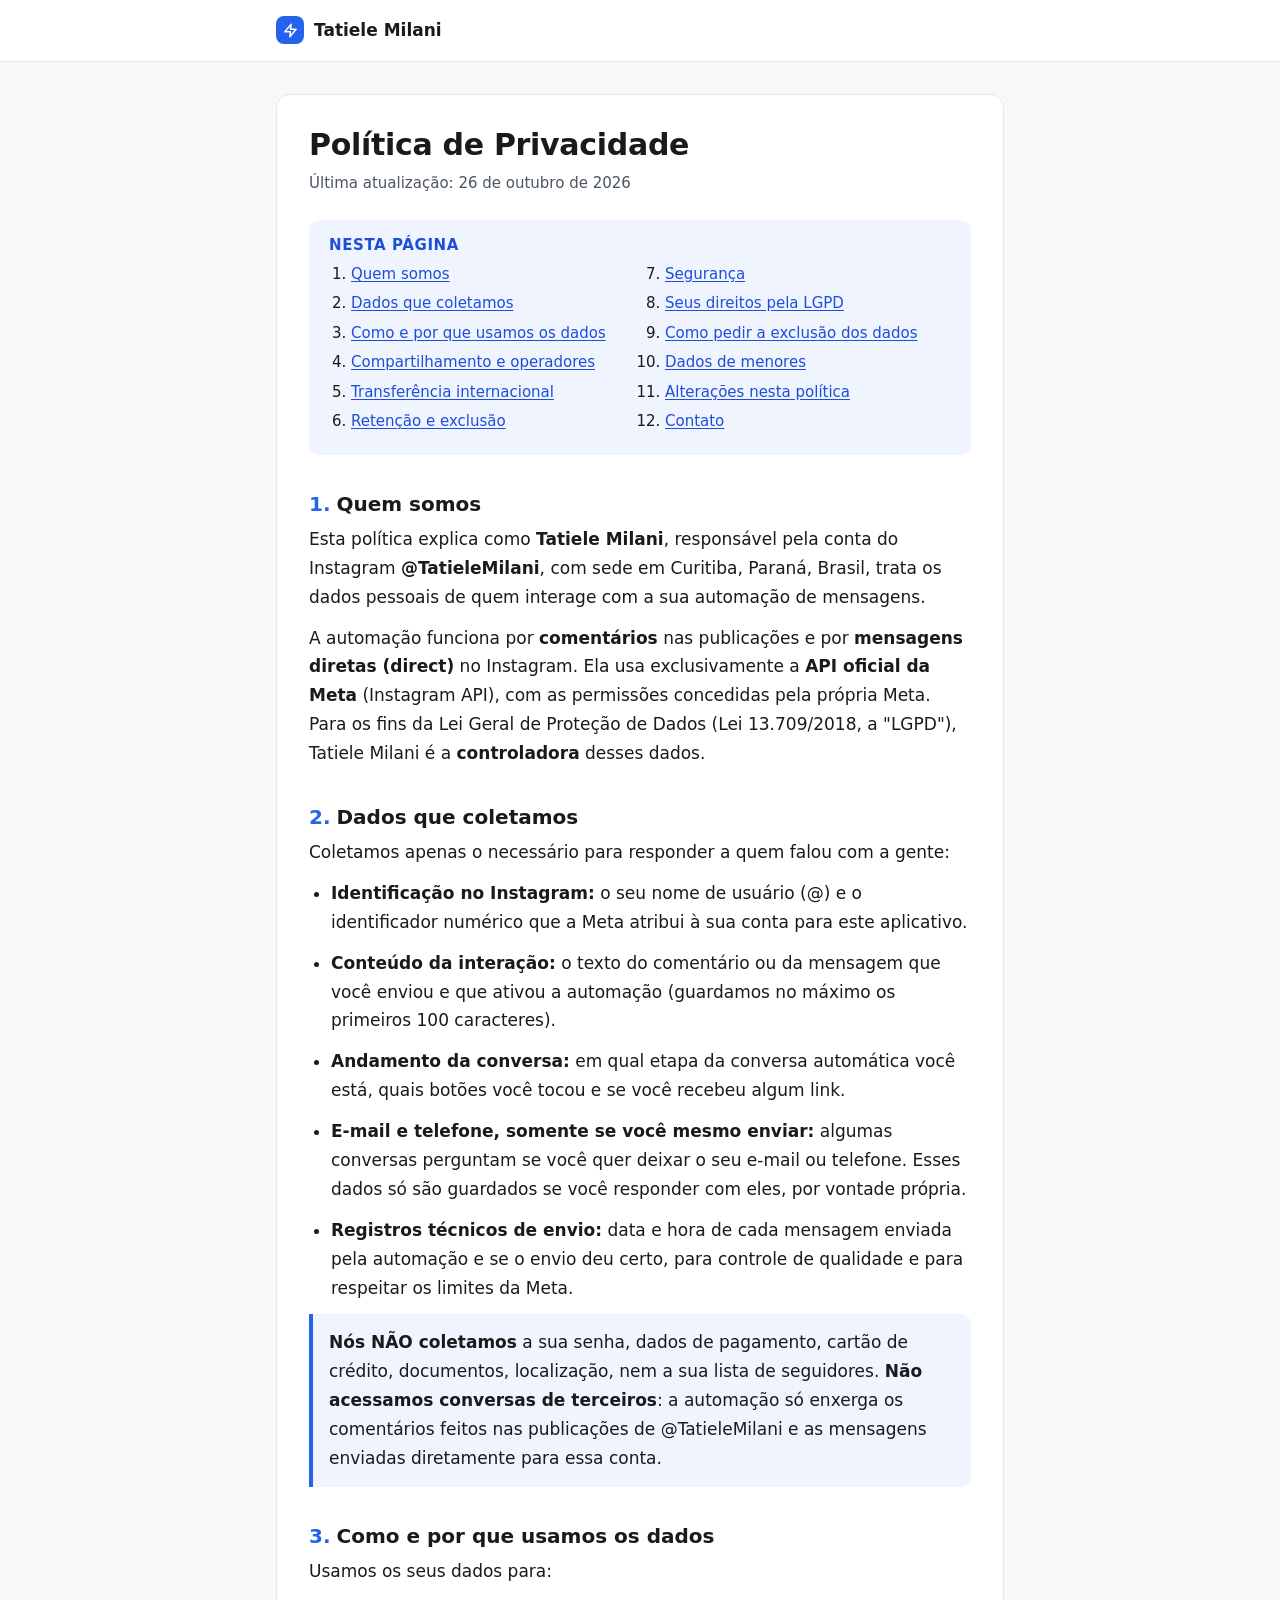
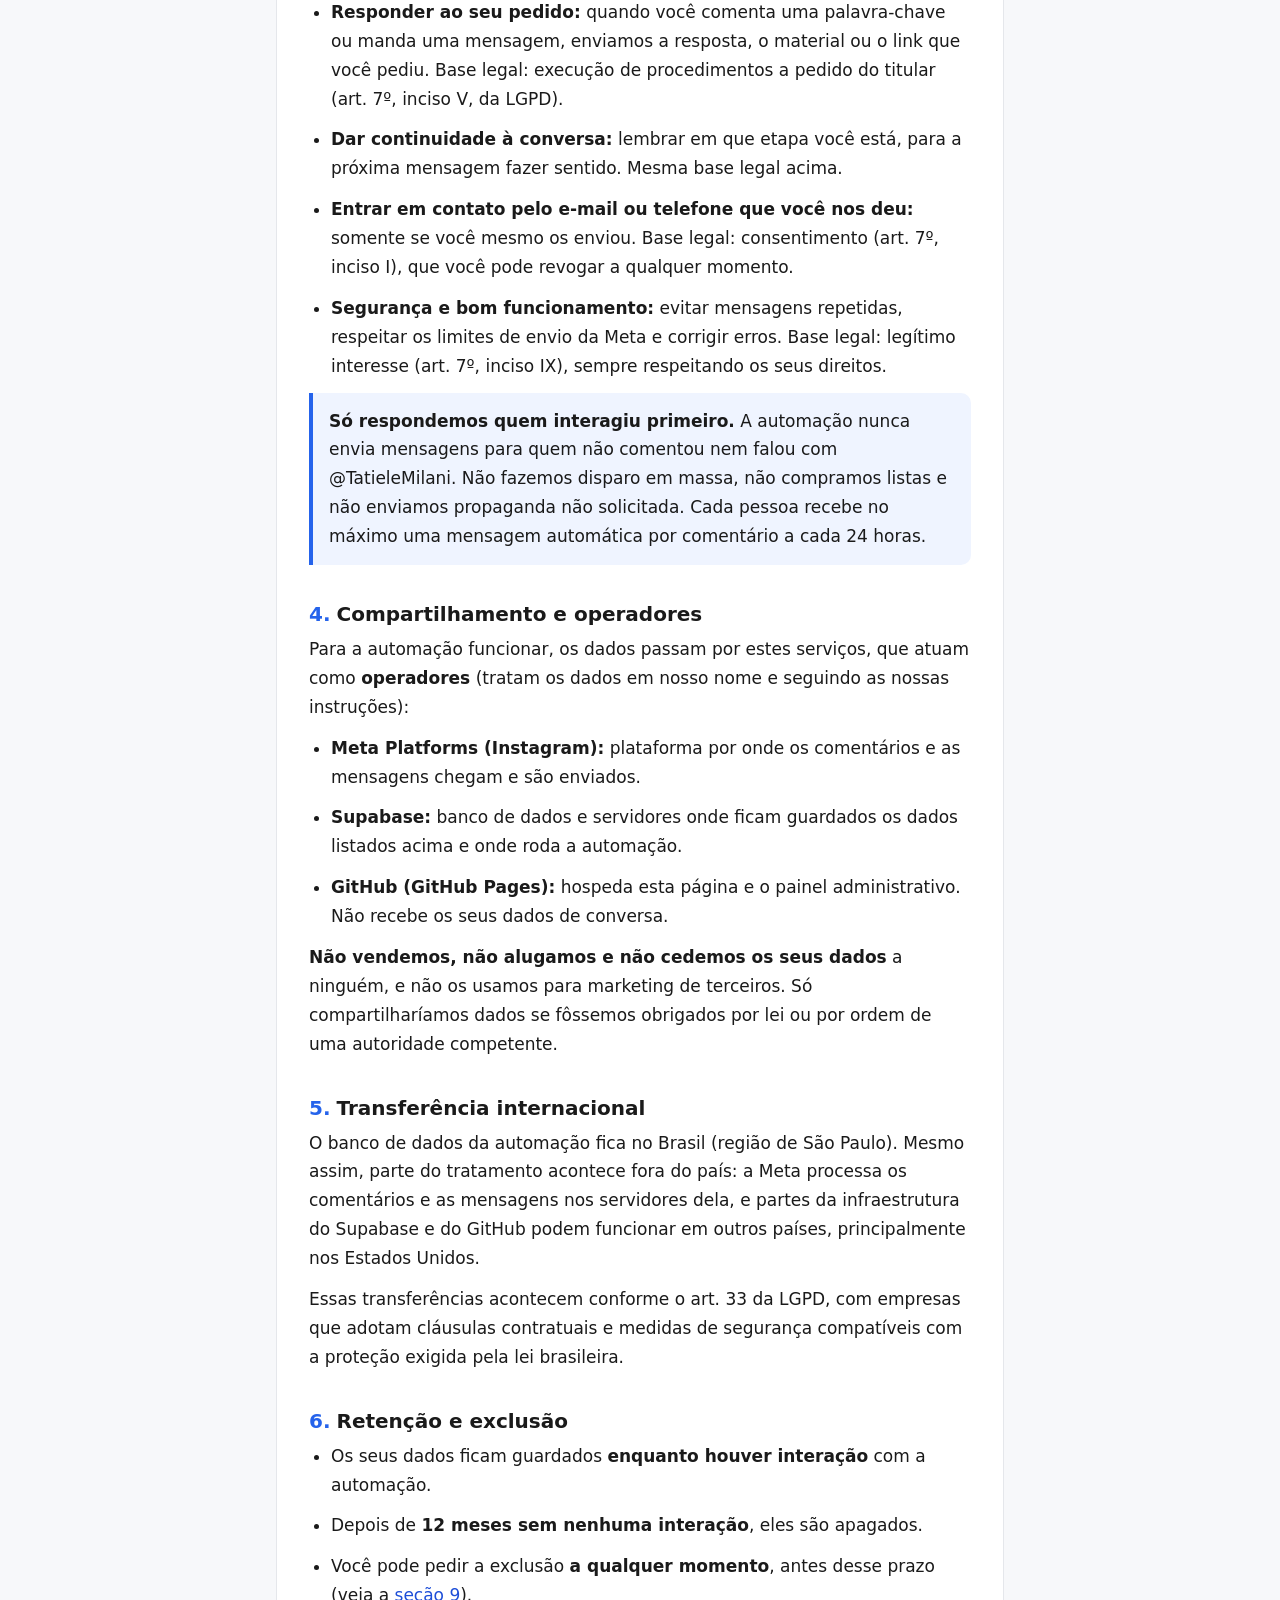
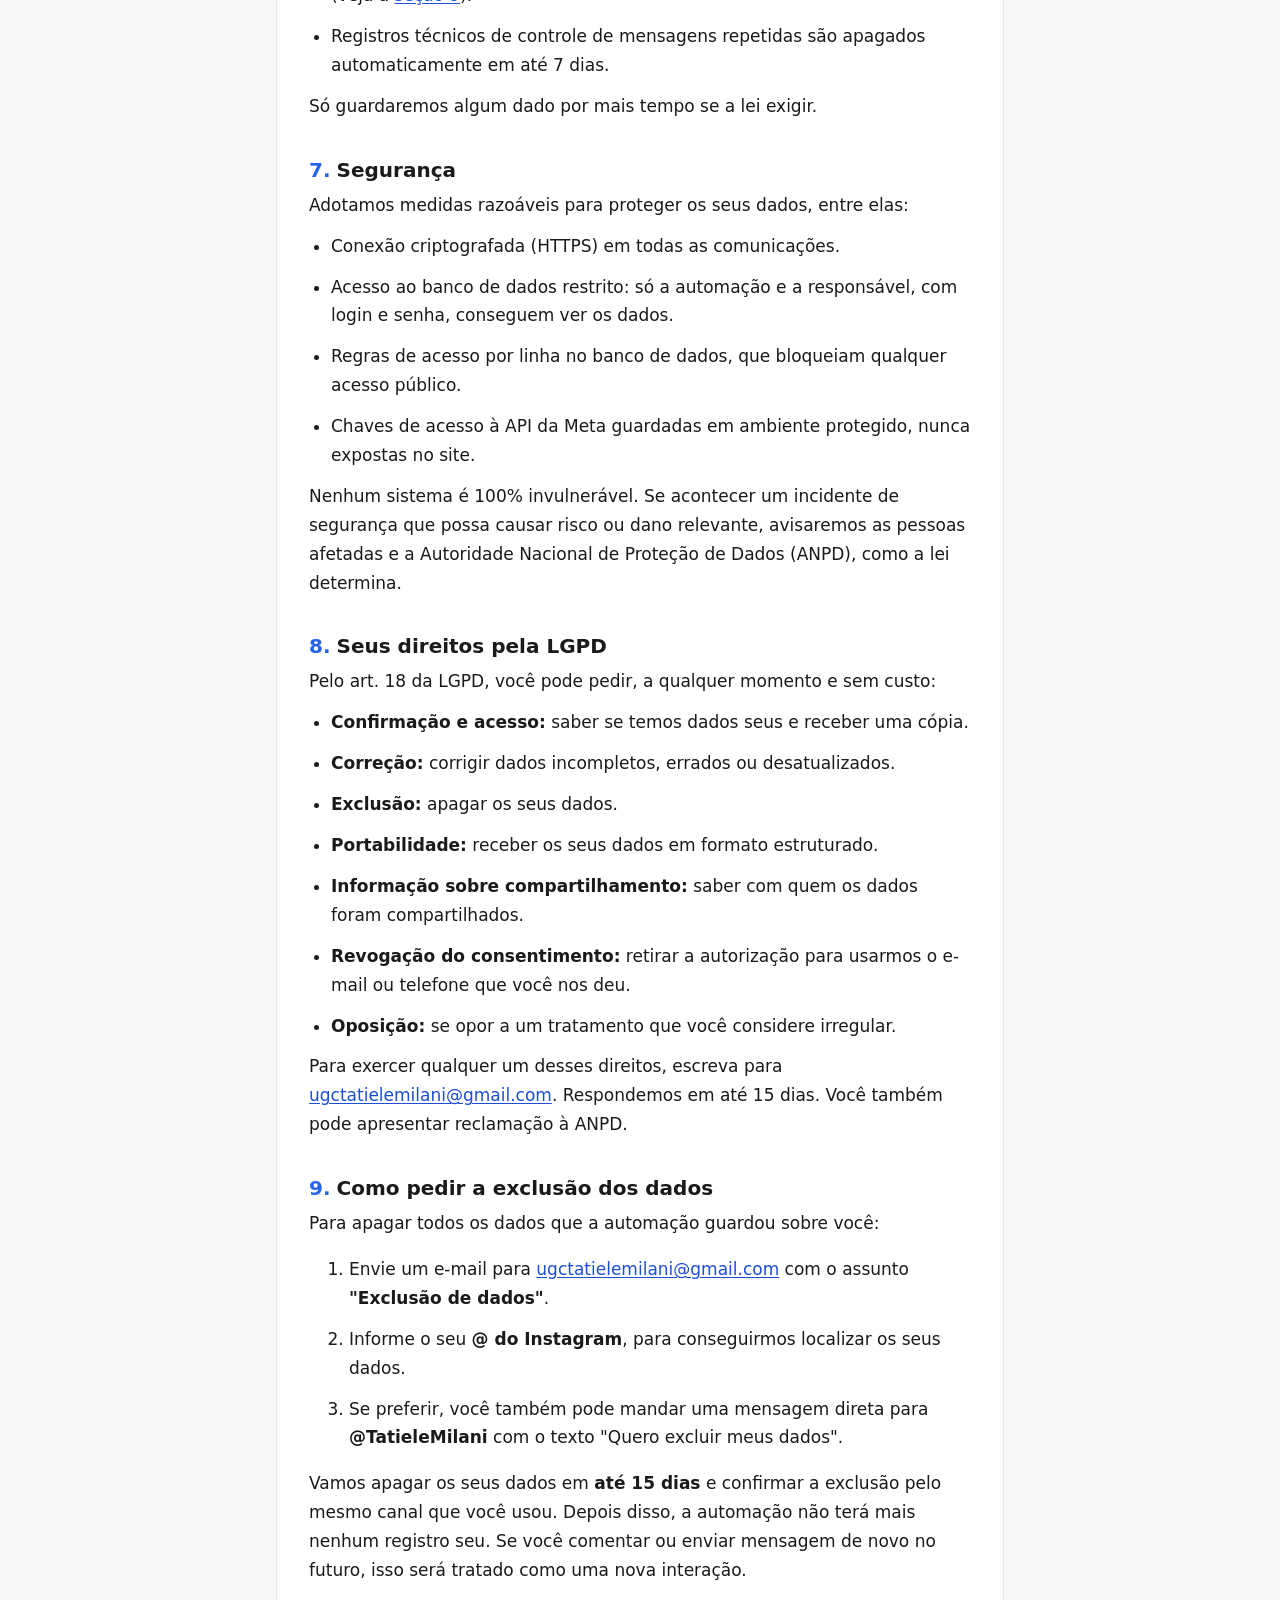
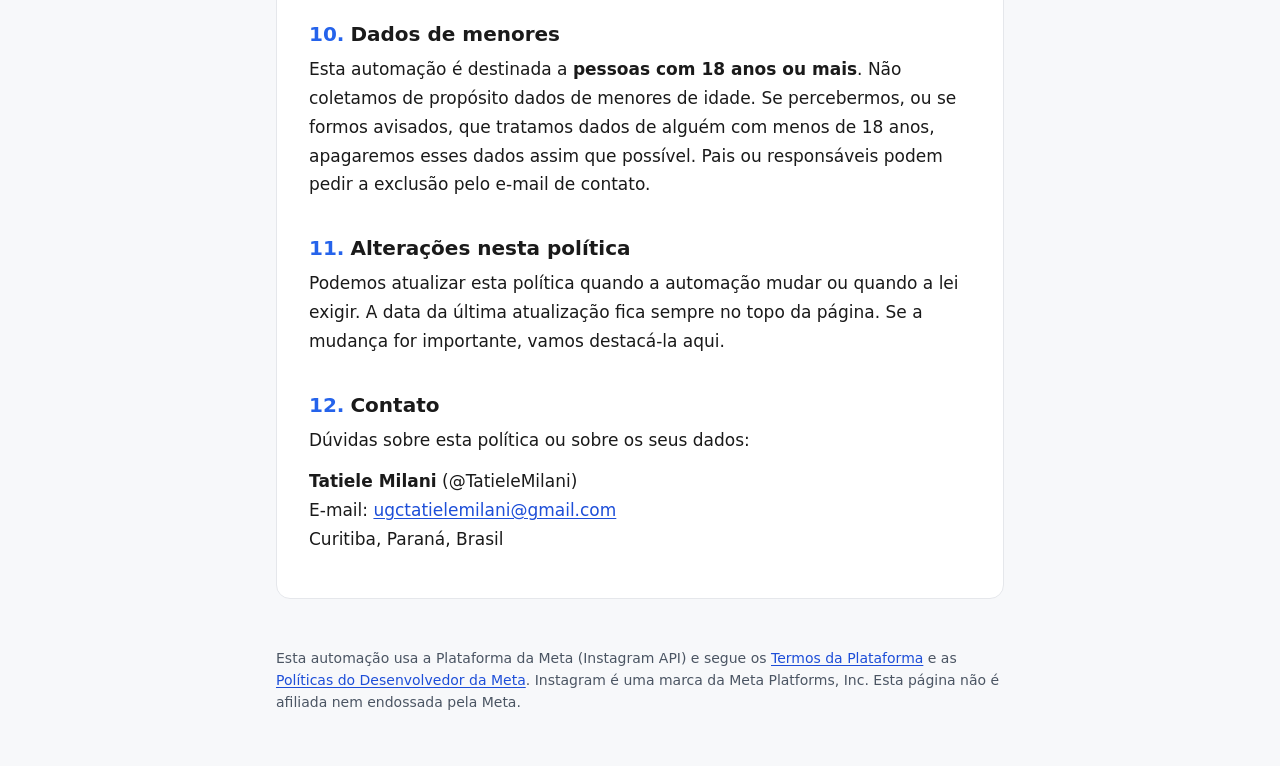
==== frontend/politica-de-privacidade/index.html @ 160d9d95 "Adiciona a Política de Privacidade e a limpeza automática de dados Página pública em /politica-de-pr" ====
<!doctype html>
<html lang="pt-BR">
<head>
  <meta charset="utf-8">
  <meta name="viewport" content="width=device-width, initial-scale=1">
  <title>Política de Privacidade | Tatiele Milani</title>
  <meta name="description" content="Política de Privacidade da automação de mensagens e comentários do Instagram de Tatiele Milani (@TatieleMilani): quais dados coletamos, como usamos, seus direitos pela LGPD e como pedir a exclusão.">
  <meta name="robots" content="index, follow">
  <style>
    /* Mesmas cores e fonte do painel */
    :root {
      --destaque: #2563EB;
      --destaque-escuro: #1D4ED8;
      --destaque-suave: #EFF4FF;
      --fundo: #F7F8FA;
      --superficie: #FFFFFF;
      --texto: #1A1A1A;
      --texto-2: #4B5563;
      --borda: #E5E7EB;
      --fonte: system-ui, -apple-system, "Segoe UI", Roboto, "Helvetica Neue", Arial, sans-serif;
    }
    * { box-sizing: border-box; }
    html { scroll-behavior: smooth; }
    body {
      margin: 0;
      font-family: var(--fonte);
      font-size: 17px;
      line-height: 1.7;
      color: var(--texto);
      background: var(--fundo);
      -webkit-font-smoothing: antialiased;
    }
    a { color: var(--destaque-escuro); text-underline-offset: 2px; }
    a:focus-visible { outline: 3px solid var(--destaque); outline-offset: 2px; border-radius: 4px; }
    .pular { position: absolute; left: -9999px; }
    .pular:focus { left: 16px; top: 16px; background: #fff; padding: 8px 12px; border-radius: 8px; z-index: 10; }

    header.topo { background: var(--superficie); border-bottom: 1px solid var(--borda); }
    .topo-interno { max-width: 760px; margin: 0 auto; padding: 16px; display: flex; align-items: center; gap: 10px; font-weight: 700; }
    .logo { width: 28px; height: 28px; border-radius: 8px; background: var(--destaque); display: grid; place-items: center; color: #fff; flex: none; }
    .logo svg { width: 15px; height: 15px; }

    main { max-width: 760px; margin: 0 auto; padding: 32px 16px 48px; }
    .cartao { background: var(--superficie); border: 1px solid var(--borda); border-radius: 14px; padding: 32px; }
    h1 { font-size: 30px; line-height: 1.2; margin: 0 0 8px; letter-spacing: -.01em; }
    .atualizacao { color: var(--texto-2); margin: 0 0 24px; font-size: 15px; }
    h2 { font-size: 20px; line-height: 1.3; margin: 36px 0 8px; scroll-margin-top: 16px; }
    h2 .num { color: var(--destaque); margin-right: 6px; }
    p, li { margin: 0 0 12px; }
    ul { padding-left: 22px; margin: 0 0 12px; }
    strong { font-weight: 650; }

    nav.sumario { background: var(--destaque-suave); border-radius: 10px; padding: 16px 20px; margin: 0 0 8px; }
    nav.sumario h2 { margin: 0 0 6px; font-size: 15px; letter-spacing: .04em; text-transform: uppercase; color: var(--destaque-escuro); }
    nav.sumario ol { margin: 0; padding-left: 22px; columns: 2; column-gap: 28px; font-size: 15px; }
    nav.sumario li { margin: 0 0 4px; break-inside: avoid; }

    .destaque-caixa { border-left: 4px solid var(--destaque); background: var(--destaque-suave); padding: 14px 16px; border-radius: 0 10px 10px 0; margin: 12px 0 16px; }
    .destaque-caixa p:last-child { margin-bottom: 0; }

    footer.rodape { max-width: 760px; margin: 0 auto; padding: 0 16px 40px; color: var(--texto-2); font-size: 14px; line-height: 1.6; }

    @media (max-width: 640px) {
      body { font-size: 16px; }
      main { padding: 20px 16px 32px; }
      .cartao { padding: 22px 18px; border-radius: 12px; }
      h1 { font-size: 25px; }
      h2 { font-size: 18px; margin-top: 30px; }
      nav.sumario ol { columns: 1; }
    }
  </style>
</head>
<body>
  <a class="pular" href="#conteudo">Pular para o conteúdo</a>

  <header class="topo">
    <div class="topo-interno">
      <span class="logo" aria-hidden="true"><svg viewBox="0 0 24 24" fill="none" stroke="currentColor" stroke-width="2.4" stroke-linecap="round" stroke-linejoin="round"><path d="M13 2 3 14h9l-1 8 10-12h-9l1-8z"/></svg></span>
      <span>Tatiele Milani</span>
    </div>
  </header>

  <main id="conteudo">
    <article class="cartao">
      <h1>Política de Privacidade</h1>
      <p class="atualizacao">Última atualização: <time datetime="2026-10-26">26 de outubro de 2026</time></p>

      <nav class="sumario" aria-labelledby="titulo-sumario">
        <h2 id="titulo-sumario">Nesta página</h2>
        <ol>
          <li><a href="#quem-somos">Quem somos</a></li>
          <li><a href="#dados-coletados">Dados que coletamos</a></li>
          <li><a href="#uso-dos-dados">Como e por que usamos os dados</a></li>
          <li><a href="#compartilhamento">Compartilhamento e operadores</a></li>
          <li><a href="#transferencia-internacional">Transferência internacional</a></li>
          <li><a href="#retencao">Retenção e exclusão</a></li>
          <li><a href="#seguranca">Segurança</a></li>
          <li><a href="#direitos">Seus direitos pela LGPD</a></li>
          <li><a href="#exclusao-de-dados">Como pedir a exclusão dos dados</a></li>
          <li><a href="#menores">Dados de menores</a></li>
          <li><a href="#alteracoes">Alterações nesta política</a></li>
          <li><a href="#contato">Contato</a></li>
        </ol>
      </nav>

      <section aria-labelledby="quem-somos">
        <h2 id="quem-somos"><span class="num">1.</span>Quem somos</h2>
        <p>Esta política explica como <strong>Tatiele Milani</strong>, responsável pela conta do Instagram <strong>@TatieleMilani</strong>, com sede em Curitiba, Paraná, Brasil, trata os dados pessoais de quem interage com a sua automação de mensagens.</p>
        <p>A automação funciona por <strong>comentários</strong> nas publicações e por <strong>mensagens diretas (direct)</strong> no Instagram. Ela usa exclusivamente a <strong>API oficial da Meta</strong> (Instagram API), com as permissões concedidas pela própria Meta. Para os fins da Lei Geral de Proteção de Dados (Lei 13.709/2018, a "LGPD"), Tatiele Milani é a <strong>controladora</strong> desses dados.</p>
      </section>

      <section aria-labelledby="dados-coletados">
        <h2 id="dados-coletados"><span class="num">2.</span>Dados que coletamos</h2>
        <p>Coletamos apenas o necessário para responder a quem falou com a gente:</p>
        <ul>
          <li><strong>Identificação no Instagram:</strong> o seu nome de usuário (@) e o identificador numérico que a Meta atribui à sua conta para este aplicativo.</li>
          <li><strong>Conteúdo da interação:</strong> o texto do comentário ou da mensagem que você enviou e que ativou a automação (guardamos no máximo os primeiros 100 caracteres).</li>
          <li><strong>Andamento da conversa:</strong> em qual etapa da conversa automática você está, quais botões você tocou e se você recebeu algum link.</li>
          <li><strong>E-mail e telefone, somente se você mesmo enviar:</strong> algumas conversas perguntam se você quer deixar o seu e-mail ou telefone. Esses dados só são guardados se você responder com eles, por vontade própria.</li>
          <li><strong>Registros técnicos de envio:</strong> data e hora de cada mensagem enviada pela automação e se o envio deu certo, para controle de qualidade e para respeitar os limites da Meta.</li>
        </ul>
        <div class="destaque-caixa">
          <p><strong>Nós NÃO coletamos</strong> a sua senha, dados de pagamento, cartão de crédito, documentos, localização, nem a sua lista de seguidores. <strong>Não acessamos conversas de terceiros</strong>: a automação só enxerga os comentários feitos nas publicações de @TatieleMilani e as mensagens enviadas diretamente para essa conta.</p>
        </div>
      </section>

      <section aria-labelledby="uso-dos-dados">
        <h2 id="uso-dos-dados"><span class="num">3.</span>Como e por que usamos os dados</h2>
        <p>Usamos os seus dados para:</p>
        <ul>
          <li><strong>Responder ao seu pedido:</strong> quando você comenta uma palavra-chave ou manda uma mensagem, enviamos a resposta, o material ou o link que você pediu. Base legal: execução de procedimentos a pedido do titular (art. 7º, inciso V, da LGPD).</li>
          <li><strong>Dar continuidade à conversa:</strong> lembrar em que etapa você está, para a próxima mensagem fazer sentido. Mesma base legal acima.</li>
          <li><strong>Entrar em contato pelo e-mail ou telefone que você nos deu:</strong> somente se você mesmo os enviou. Base legal: consentimento (art. 7º, inciso I), que você pode revogar a qualquer momento.</li>
          <li><strong>Segurança e bom funcionamento:</strong> evitar mensagens repetidas, respeitar os limites de envio da Meta e corrigir erros. Base legal: legítimo interesse (art. 7º, inciso IX), sempre respeitando os seus direitos.</li>
        </ul>
        <div class="destaque-caixa">
          <p><strong>Só respondemos quem interagiu primeiro.</strong> A automação nunca envia mensagens para quem não comentou nem falou com @TatieleMilani. Não fazemos disparo em massa, não compramos listas e não enviamos propaganda não solicitada. Cada pessoa recebe no máximo uma mensagem automática por comentário a cada 24 horas.</p>
        </div>
      </section>

      <section aria-labelledby="compartilhamento">
        <h2 id="compartilhamento"><span class="num">4.</span>Compartilhamento e operadores</h2>
        <p>Para a automação funcionar, os dados passam por estes serviços, que atuam como <strong>operadores</strong> (tratam os dados em nosso nome e seguindo as nossas instruções):</p>
        <ul>
          <li><strong>Meta Platforms (Instagram):</strong> plataforma por onde os comentários e as mensagens chegam e são enviados.</li>
          <li><strong>Supabase:</strong> banco de dados e servidores onde ficam guardados os dados listados acima e onde roda a automação.</li>
          <li><strong>GitHub (GitHub Pages):</strong> hospeda esta página e o painel administrativo. Não recebe os seus dados de conversa.</li>
        </ul>
        <p><strong>Não vendemos, não alugamos e não cedemos os seus dados</strong> a ninguém, e não os usamos para marketing de terceiros. Só compartilharíamos dados se fôssemos obrigados por lei ou por ordem de uma autoridade competente.</p>
      </section>

      <section aria-labelledby="transferencia-internacional">
        <h2 id="transferencia-internacional"><span class="num">5.</span>Transferência internacional</h2>
        <p>O banco de dados da automação fica no Brasil (região de São Paulo). Mesmo assim, parte do tratamento acontece fora do país: a Meta processa os comentários e as mensagens nos servidores dela, e partes da infraestrutura do Supabase e do GitHub podem funcionar em outros países, principalmente nos Estados Unidos.</p>
        <p>Essas transferências acontecem conforme o art. 33 da LGPD, com empresas que adotam cláusulas contratuais e medidas de segurança compatíveis com a proteção exigida pela lei brasileira.</p>
      </section>

      <section aria-labelledby="retencao">
        <h2 id="retencao"><span class="num">6.</span>Retenção e exclusão</h2>
        <ul>
          <li>Os seus dados ficam guardados <strong>enquanto houver interação</strong> com a automação.</li>
          <li>Depois de <strong>12 meses sem nenhuma interação</strong>, eles são apagados.</li>
          <li>Você pode pedir a exclusão <strong>a qualquer momento</strong>, antes desse prazo (veja a <a href="#exclusao-de-dados">seção 9</a>).</li>
          <li>Registros técnicos de controle de mensagens repetidas são apagados automaticamente em até 7 dias.</li>
        </ul>
        <p>Só guardaremos algum dado por mais tempo se a lei exigir.</p>
      </section>

      <section aria-labelledby="seguranca">
        <h2 id="seguranca"><span class="num">7.</span>Segurança</h2>
        <p>Adotamos medidas razoáveis para proteger os seus dados, entre elas:</p>
        <ul>
          <li>Conexão criptografada (HTTPS) em todas as comunicações.</li>
          <li>Acesso ao banco de dados restrito: só a automação e a responsável, com login e senha, conseguem ver os dados.</li>
          <li>Regras de acesso por linha no banco de dados, que bloqueiam qualquer acesso público.</li>
          <li>Chaves de acesso à API da Meta guardadas em ambiente protegido, nunca expostas no site.</li>
        </ul>
        <p>Nenhum sistema é 100% invulnerável. Se acontecer um incidente de segurança que possa causar risco ou dano relevante, avisaremos as pessoas afetadas e a Autoridade Nacional de Proteção de Dados (ANPD), como a lei determina.</p>
      </section>

      <section aria-labelledby="direitos">
        <h2 id="direitos"><span class="num">8.</span>Seus direitos pela LGPD</h2>
        <p>Pelo art. 18 da LGPD, você pode pedir, a qualquer momento e sem custo:</p>
        <ul>
          <li><strong>Confirmação e acesso:</strong> saber se temos dados seus e receber uma cópia.</li>
          <li><strong>Correção:</strong> corrigir dados incompletos, errados ou desatualizados.</li>
          <li><strong>Exclusão:</strong> apagar os seus dados.</li>
          <li><strong>Portabilidade:</strong> receber os seus dados em formato estruturado.</li>
          <li><strong>Informação sobre compartilhamento:</strong> saber com quem os dados foram compartilhados.</li>
          <li><strong>Revogação do consentimento:</strong> retirar a autorização para usarmos o e-mail ou telefone que você nos deu.</li>
          <li><strong>Oposição:</strong> se opor a um tratamento que você considere irregular.</li>
        </ul>
        <p>Para exercer qualquer um desses direitos, escreva para <a href="mailto:ugctatielemilani@gmail.com">ugctatielemilani@gmail.com</a>. Respondemos em até 15 dias. Você também pode apresentar reclamação à ANPD.</p>
      </section>

      <section aria-labelledby="exclusao-de-dados">
        <h2 id="exclusao-de-dados"><span class="num">9.</span>Como pedir a exclusão dos dados</h2>
        <p>Para apagar todos os dados que a automação guardou sobre você:</p>
        <ol>
          <li>Envie um e-mail para <a href="mailto:ugctatielemilani@gmail.com?subject=Exclus%C3%A3o%20de%20dados">ugctatielemilani@gmail.com</a> com o assunto <strong>"Exclusão de dados"</strong>.</li>
          <li>Informe o seu <strong>@ do Instagram</strong>, para conseguirmos localizar os seus dados.</li>
          <li>Se preferir, você também pode mandar uma mensagem direta para <strong>@TatieleMilani</strong> com o texto "Quero excluir meus dados".</li>
        </ol>
        <p>Vamos apagar os seus dados em <strong>até 15 dias</strong> e confirmar a exclusão pelo mesmo canal que você usou. Depois disso, a automação não terá mais nenhum registro seu. Se você comentar ou enviar mensagem de novo no futuro, isso será tratado como uma nova interação.</p>
      </section>

      <section aria-labelledby="menores">
        <h2 id="menores"><span class="num">10.</span>Dados de menores</h2>
        <p>Esta automação é destinada a <strong>pessoas com 18 anos ou mais</strong>. Não coletamos de propósito dados de menores de idade. Se percebermos, ou se formos avisados, que tratamos dados de alguém com menos de 18 anos, apagaremos esses dados assim que possível. Pais ou responsáveis podem pedir a exclusão pelo e-mail de contato.</p>
      </section>

      <section aria-labelledby="alteracoes">
        <h2 id="alteracoes"><span class="num">11.</span>Alterações nesta política</h2>
        <p>Podemos atualizar esta política quando a automação mudar ou quando a lei exigir. A data da última atualização fica sempre no topo da página. Se a mudança for importante, vamos destacá-la aqui.</p>
      </section>

      <section aria-labelledby="contato">
        <h2 id="contato"><span class="num">12.</span>Contato</h2>
        <p>Dúvidas sobre esta política ou sobre os seus dados:</p>
        <p><strong>Tatiele Milani</strong> (@TatieleMilani)<br>
          E-mail: <a href="mailto:ugctatielemilani@gmail.com">ugctatielemilani@gmail.com</a><br>
          Curitiba, Paraná, Brasil</p>
      </section>
    </article>
  </main>

  <footer class="rodape">
    <p>Esta automação usa a Plataforma da Meta (Instagram API) e segue os <a href="https://developers.facebook.com/terms/">Termos da Plataforma</a> e as <a href="https://developers.facebook.com/devpolicy/">Políticas do Desenvolvedor da Meta</a>. Instagram é uma marca da Meta Platforms, Inc. Esta página não é afiliada nem endossada pela Meta.</p>
  </footer>
</body>
</html>
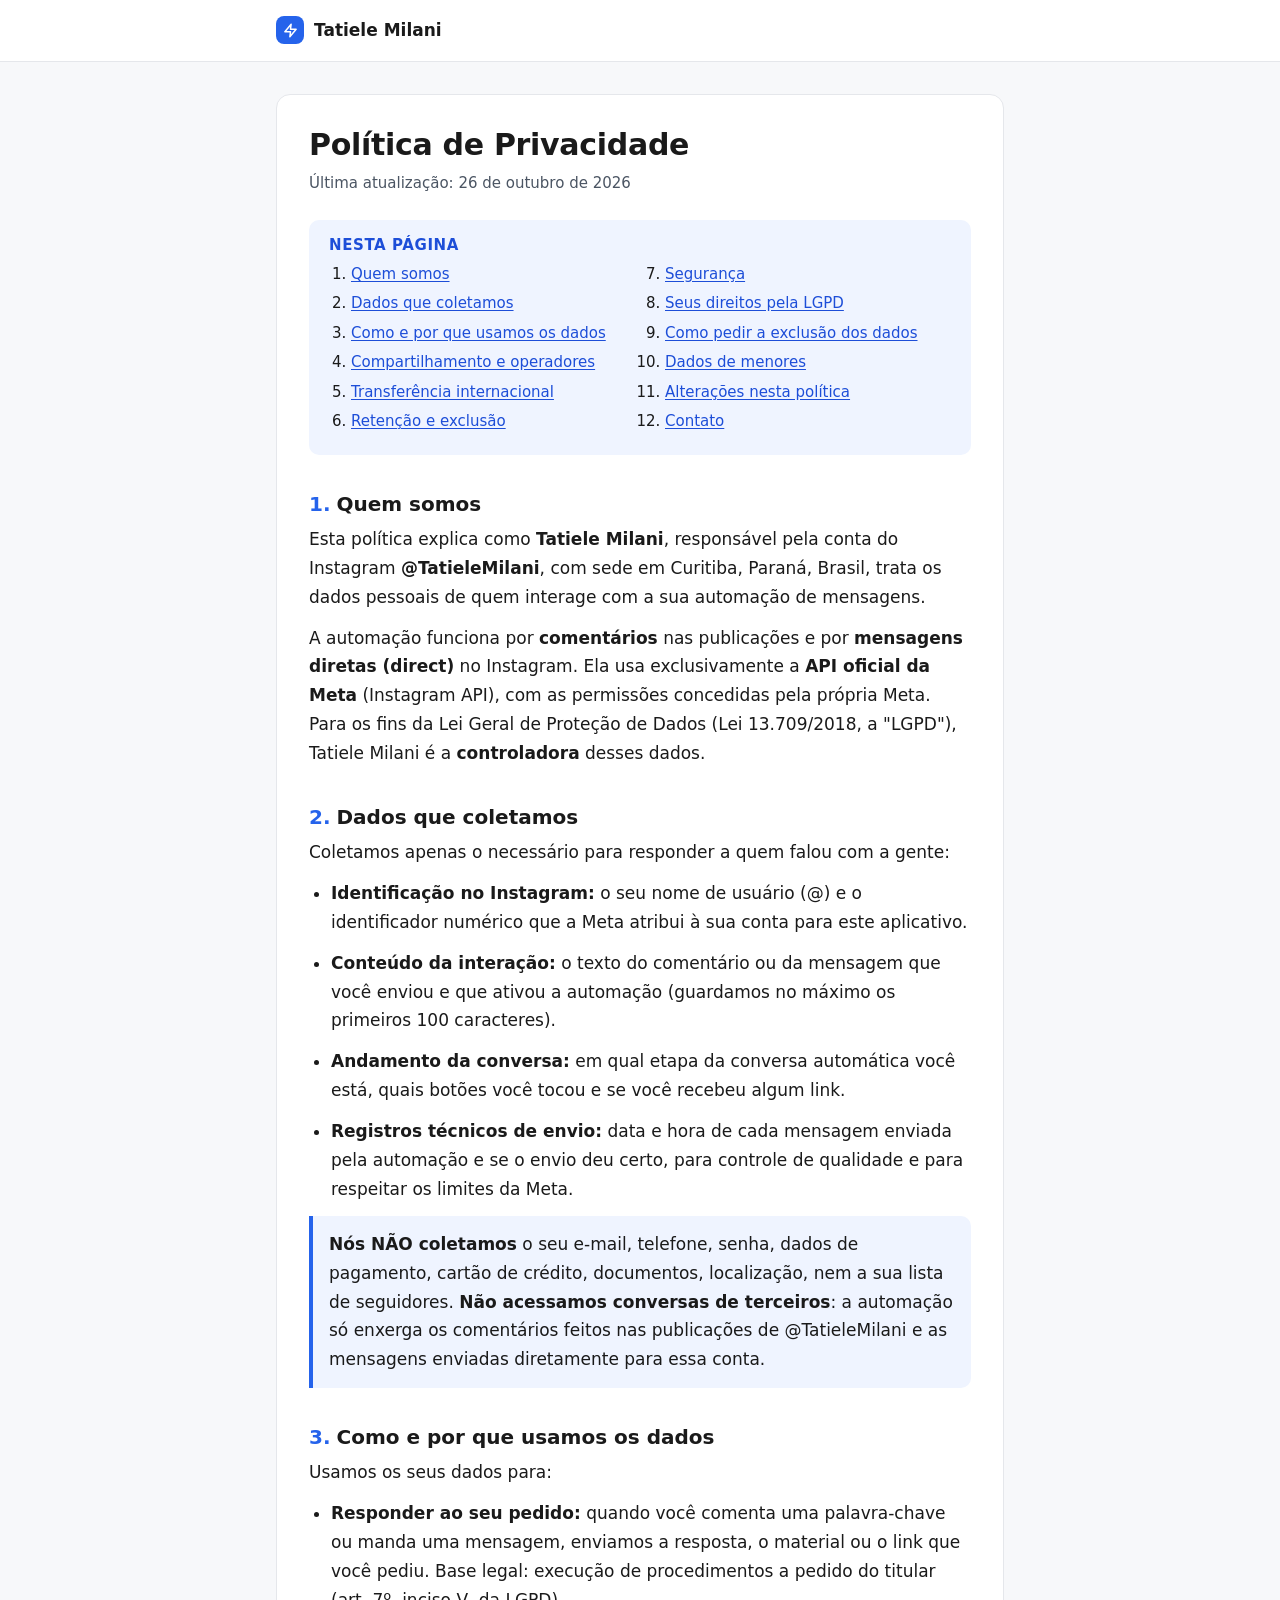
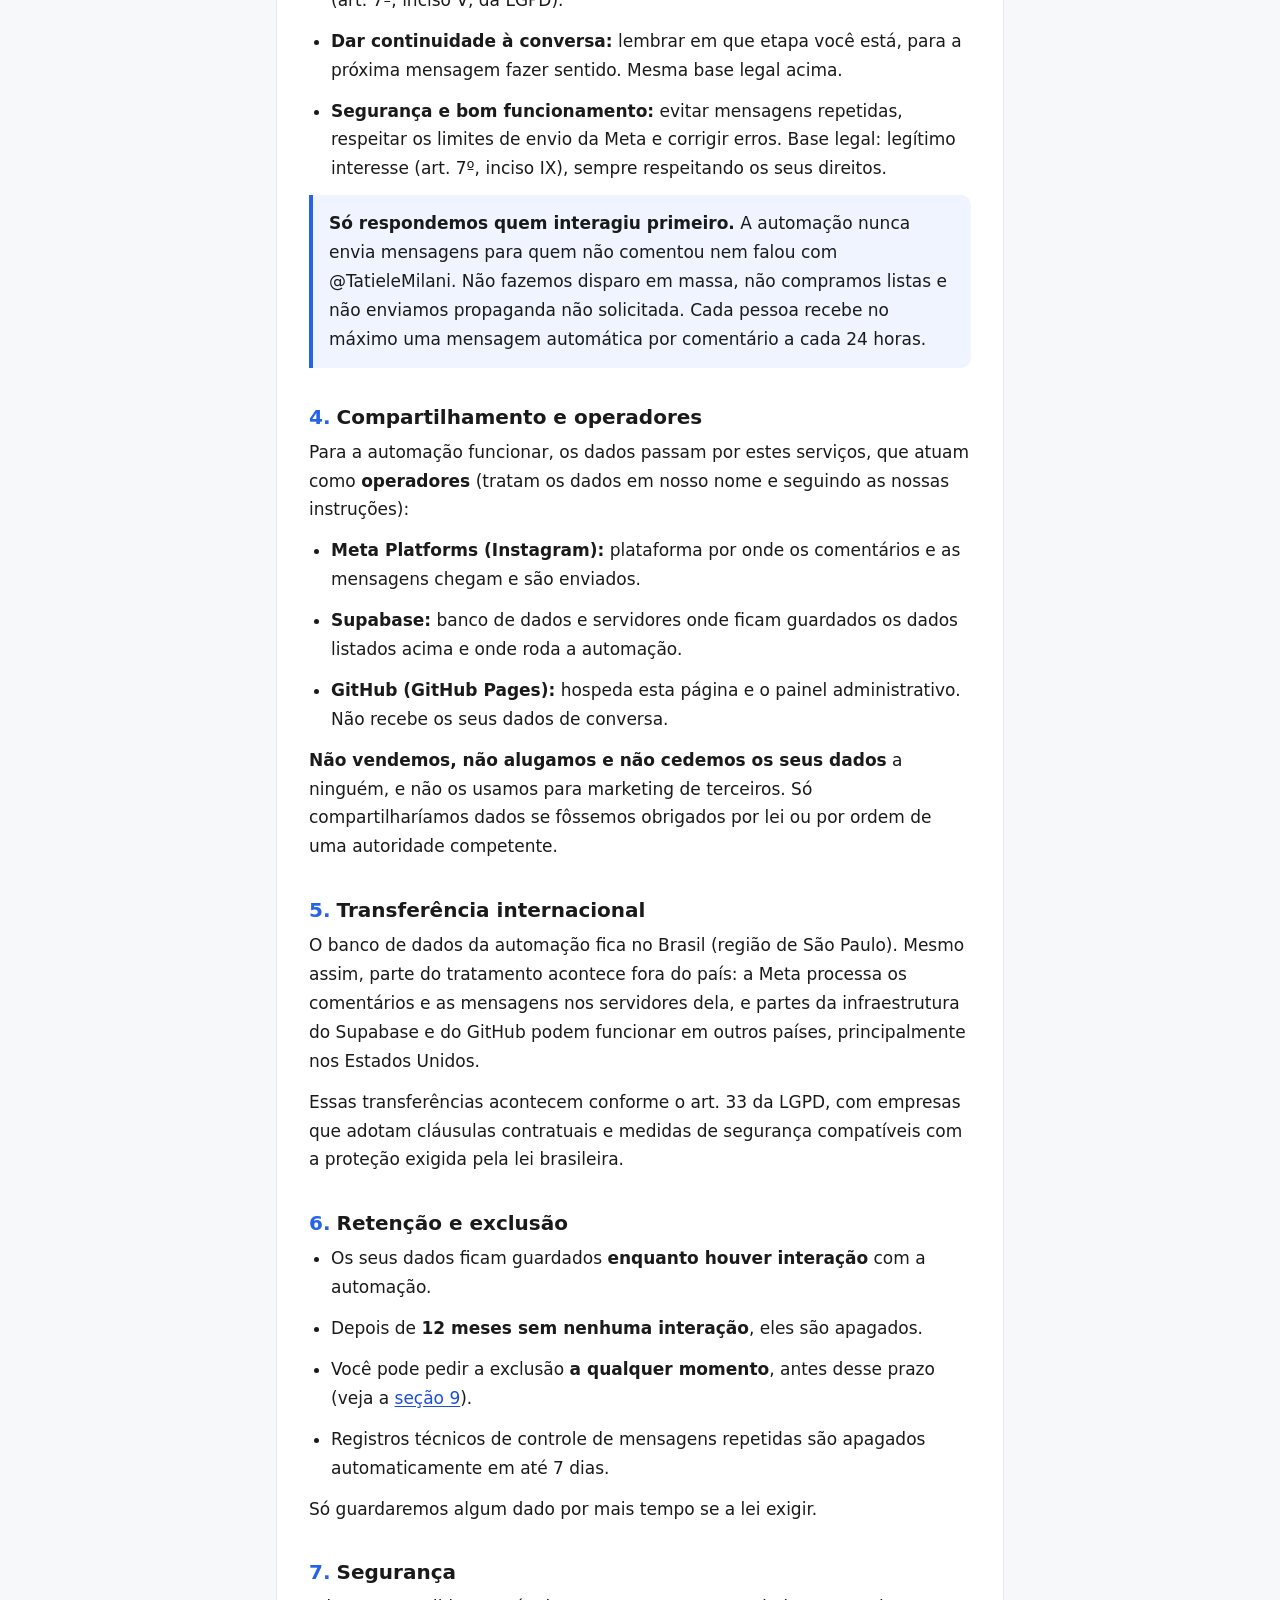
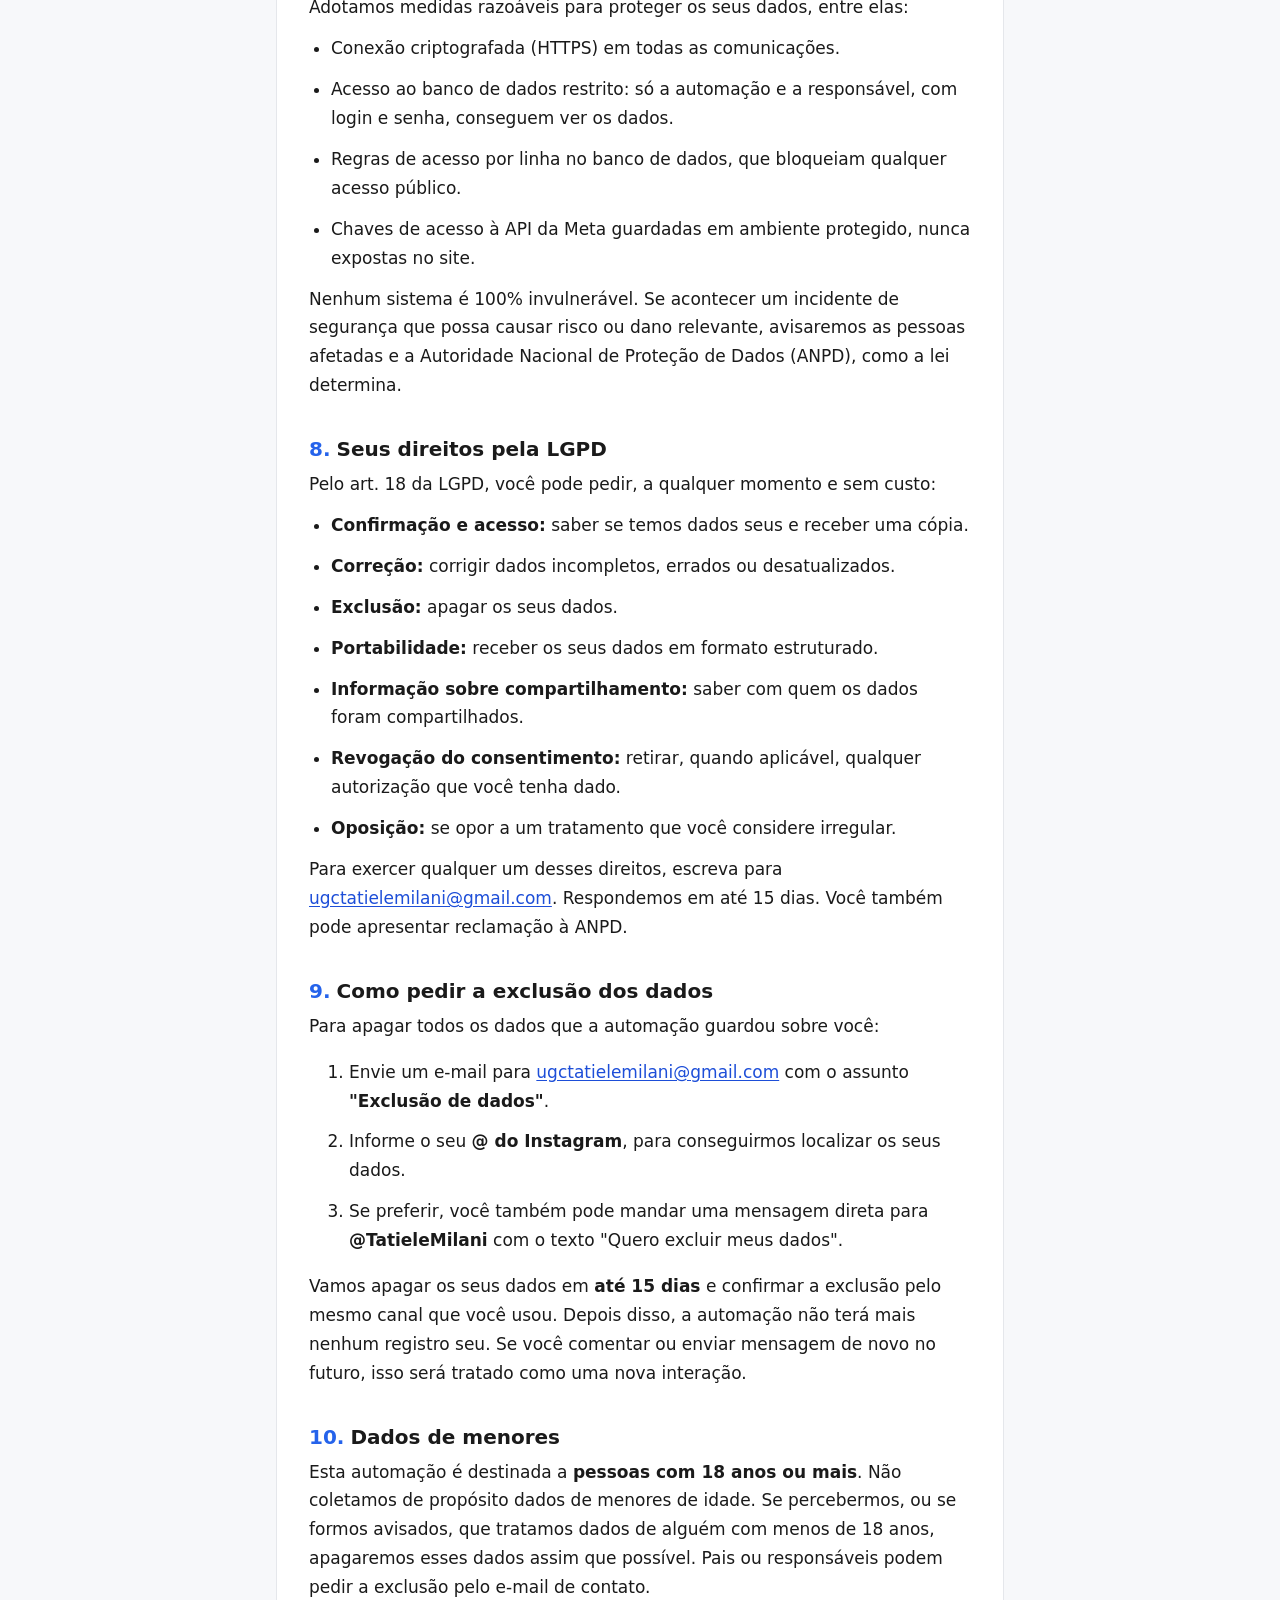
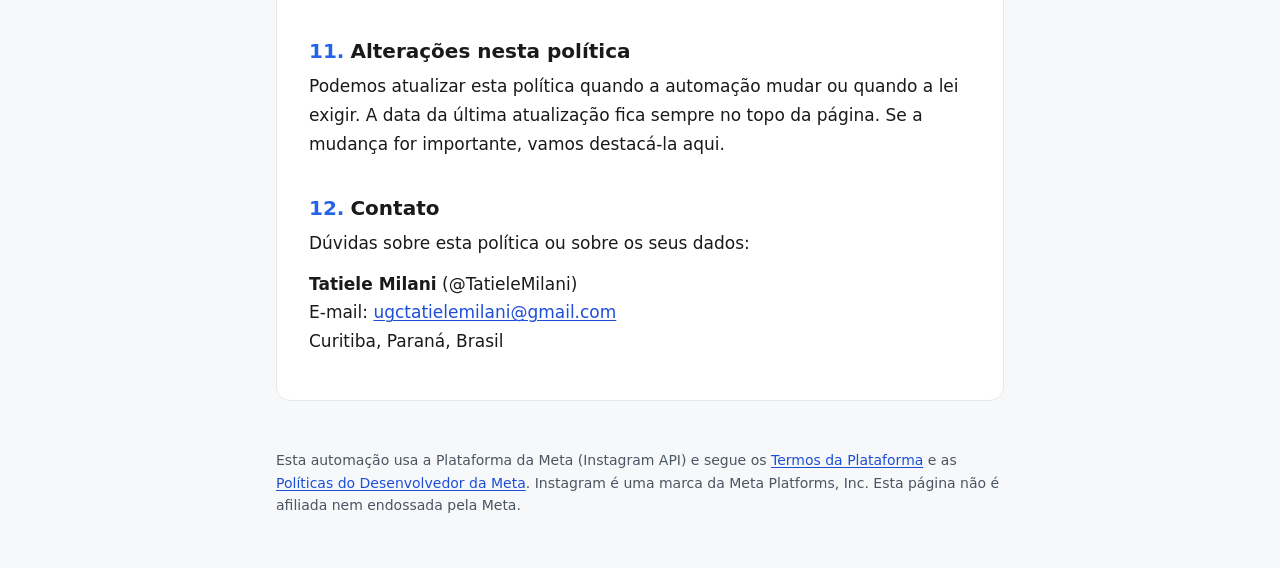
==== commit 2ee66762: "Simplifica a resposta: mensagens em sequencia, link e arquivo no final Mensagem 1 com botao, mensage" ====
--- a/frontend/politica-de-privacidade/index.html
+++ b/frontend/politica-de-privacidade/index.html
@@ -116,11 +116,10 @@
           <li><strong>Identificação no Instagram:</strong> o seu nome de usuário (@) e o identificador numérico que a Meta atribui à sua conta para este aplicativo.</li>
           <li><strong>Conteúdo da interação:</strong> o texto do comentário ou da mensagem que você enviou e que ativou a automação (guardamos no máximo os primeiros 100 caracteres).</li>
           <li><strong>Andamento da conversa:</strong> em qual etapa da conversa automática você está, quais botões você tocou e se você recebeu algum link.</li>
-          <li><strong>E-mail e telefone, somente se você mesmo enviar:</strong> algumas conversas perguntam se você quer deixar o seu e-mail ou telefone. Esses dados só são guardados se você responder com eles, por vontade própria.</li>
           <li><strong>Registros técnicos de envio:</strong> data e hora de cada mensagem enviada pela automação e se o envio deu certo, para controle de qualidade e para respeitar os limites da Meta.</li>
         </ul>
         <div class="destaque-caixa">
-          <p><strong>Nós NÃO coletamos</strong> a sua senha, dados de pagamento, cartão de crédito, documentos, localização, nem a sua lista de seguidores. <strong>Não acessamos conversas de terceiros</strong>: a automação só enxerga os comentários feitos nas publicações de @TatieleMilani e as mensagens enviadas diretamente para essa conta.</p>
+          <p><strong>Nós NÃO coletamos</strong> o seu e-mail, telefone, senha, dados de pagamento, cartão de crédito, documentos, localização, nem a sua lista de seguidores. <strong>Não acessamos conversas de terceiros</strong>: a automação só enxerga os comentários feitos nas publicações de @TatieleMilani e as mensagens enviadas diretamente para essa conta.</p>
         </div>
       </section>
 
@@ -130,7 +129,6 @@
         <ul>
           <li><strong>Responder ao seu pedido:</strong> quando você comenta uma palavra-chave ou manda uma mensagem, enviamos a resposta, o material ou o link que você pediu. Base legal: execução de procedimentos a pedido do titular (art. 7º, inciso V, da LGPD).</li>
           <li><strong>Dar continuidade à conversa:</strong> lembrar em que etapa você está, para a próxima mensagem fazer sentido. Mesma base legal acima.</li>
-          <li><strong>Entrar em contato pelo e-mail ou telefone que você nos deu:</strong> somente se você mesmo os enviou. Base legal: consentimento (art. 7º, inciso I), que você pode revogar a qualquer momento.</li>
           <li><strong>Segurança e bom funcionamento:</strong> evitar mensagens repetidas, respeitar os limites de envio da Meta e corrigir erros. Base legal: legítimo interesse (art. 7º, inciso IX), sempre respeitando os seus direitos.</li>
         </ul>
         <div class="destaque-caixa">
@@ -187,7 +185,7 @@
           <li><strong>Exclusão:</strong> apagar os seus dados.</li>
           <li><strong>Portabilidade:</strong> receber os seus dados em formato estruturado.</li>
           <li><strong>Informação sobre compartilhamento:</strong> saber com quem os dados foram compartilhados.</li>
-          <li><strong>Revogação do consentimento:</strong> retirar a autorização para usarmos o e-mail ou telefone que você nos deu.</li>
+          <li><strong>Revogação do consentimento:</strong> retirar, quando aplicável, qualquer autorização que você tenha dado.</li>
           <li><strong>Oposição:</strong> se opor a um tratamento que você considere irregular.</li>
         </ul>
         <p>Para exercer qualquer um desses direitos, escreva para <a href="mailto:ugctatielemilani@gmail.com">ugctatielemilani@gmail.com</a>. Respondemos em até 15 dias. Você também pode apresentar reclamação à ANPD.</p>
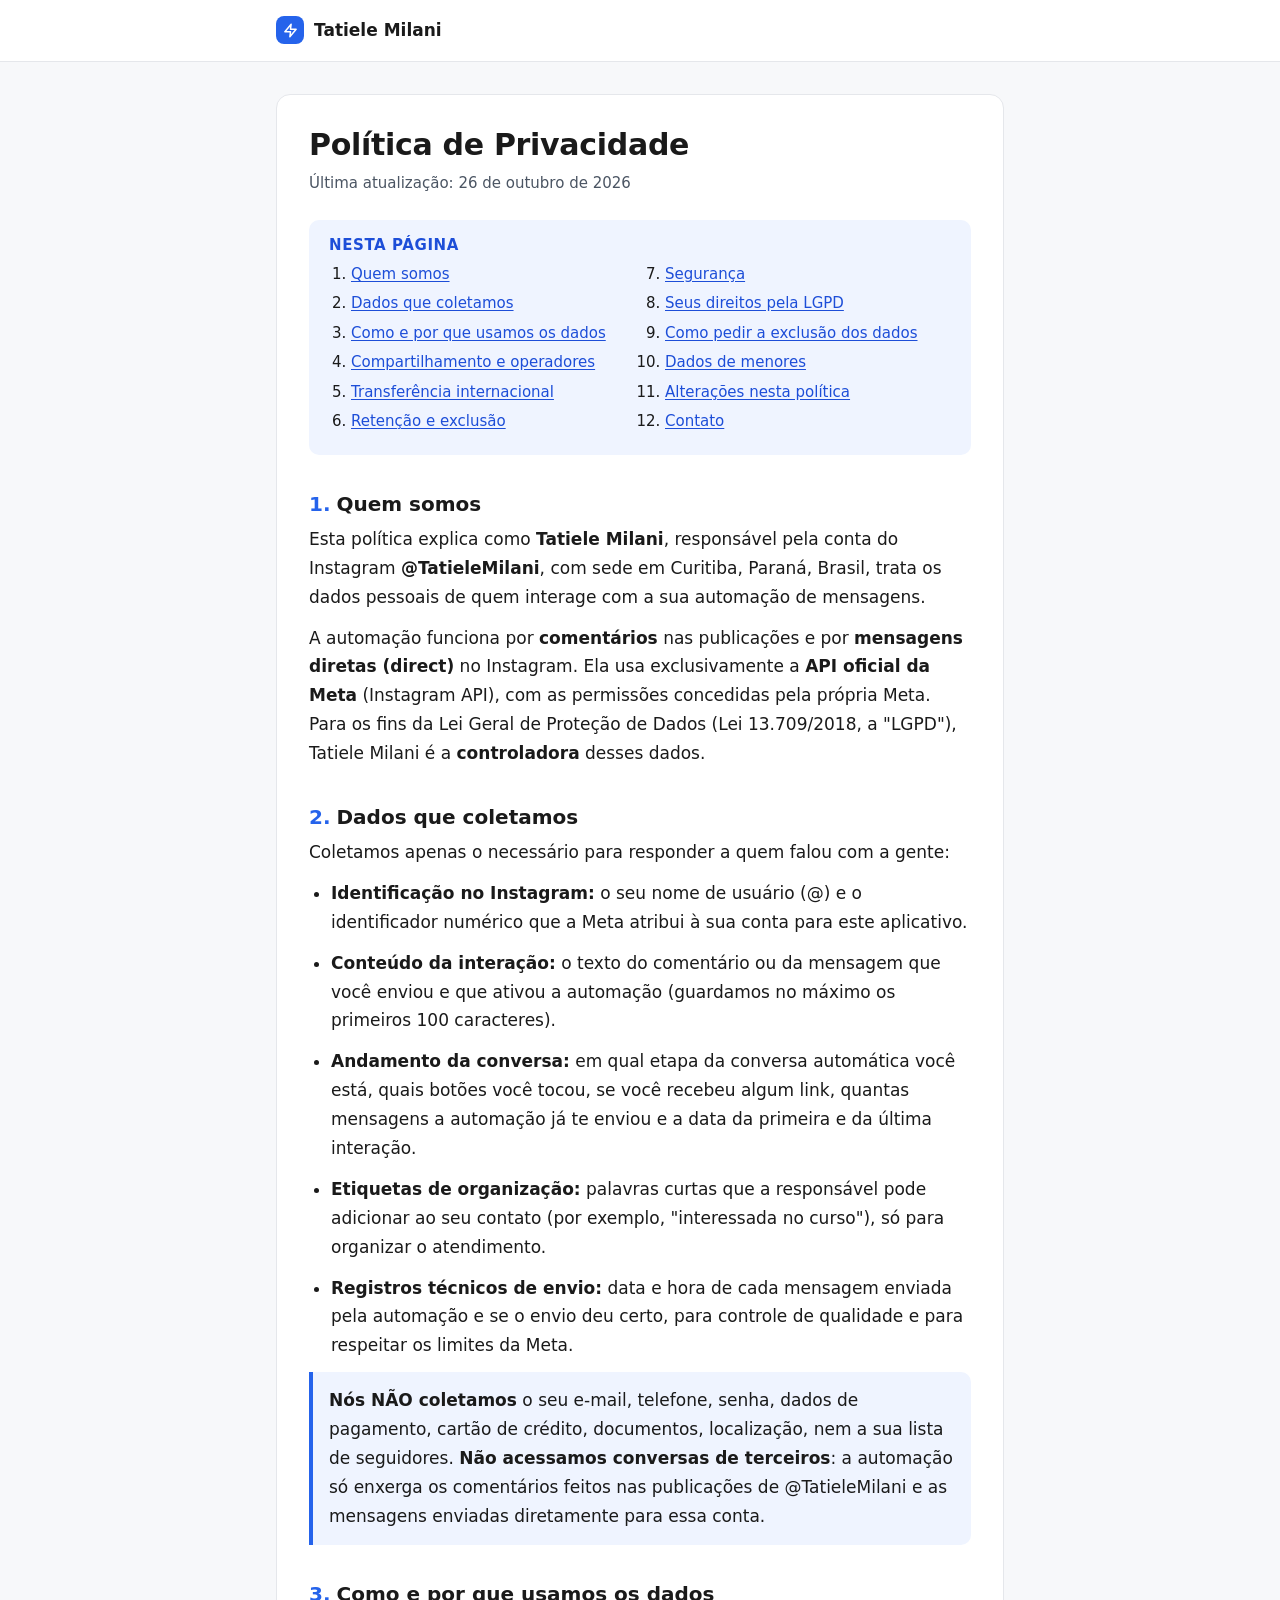
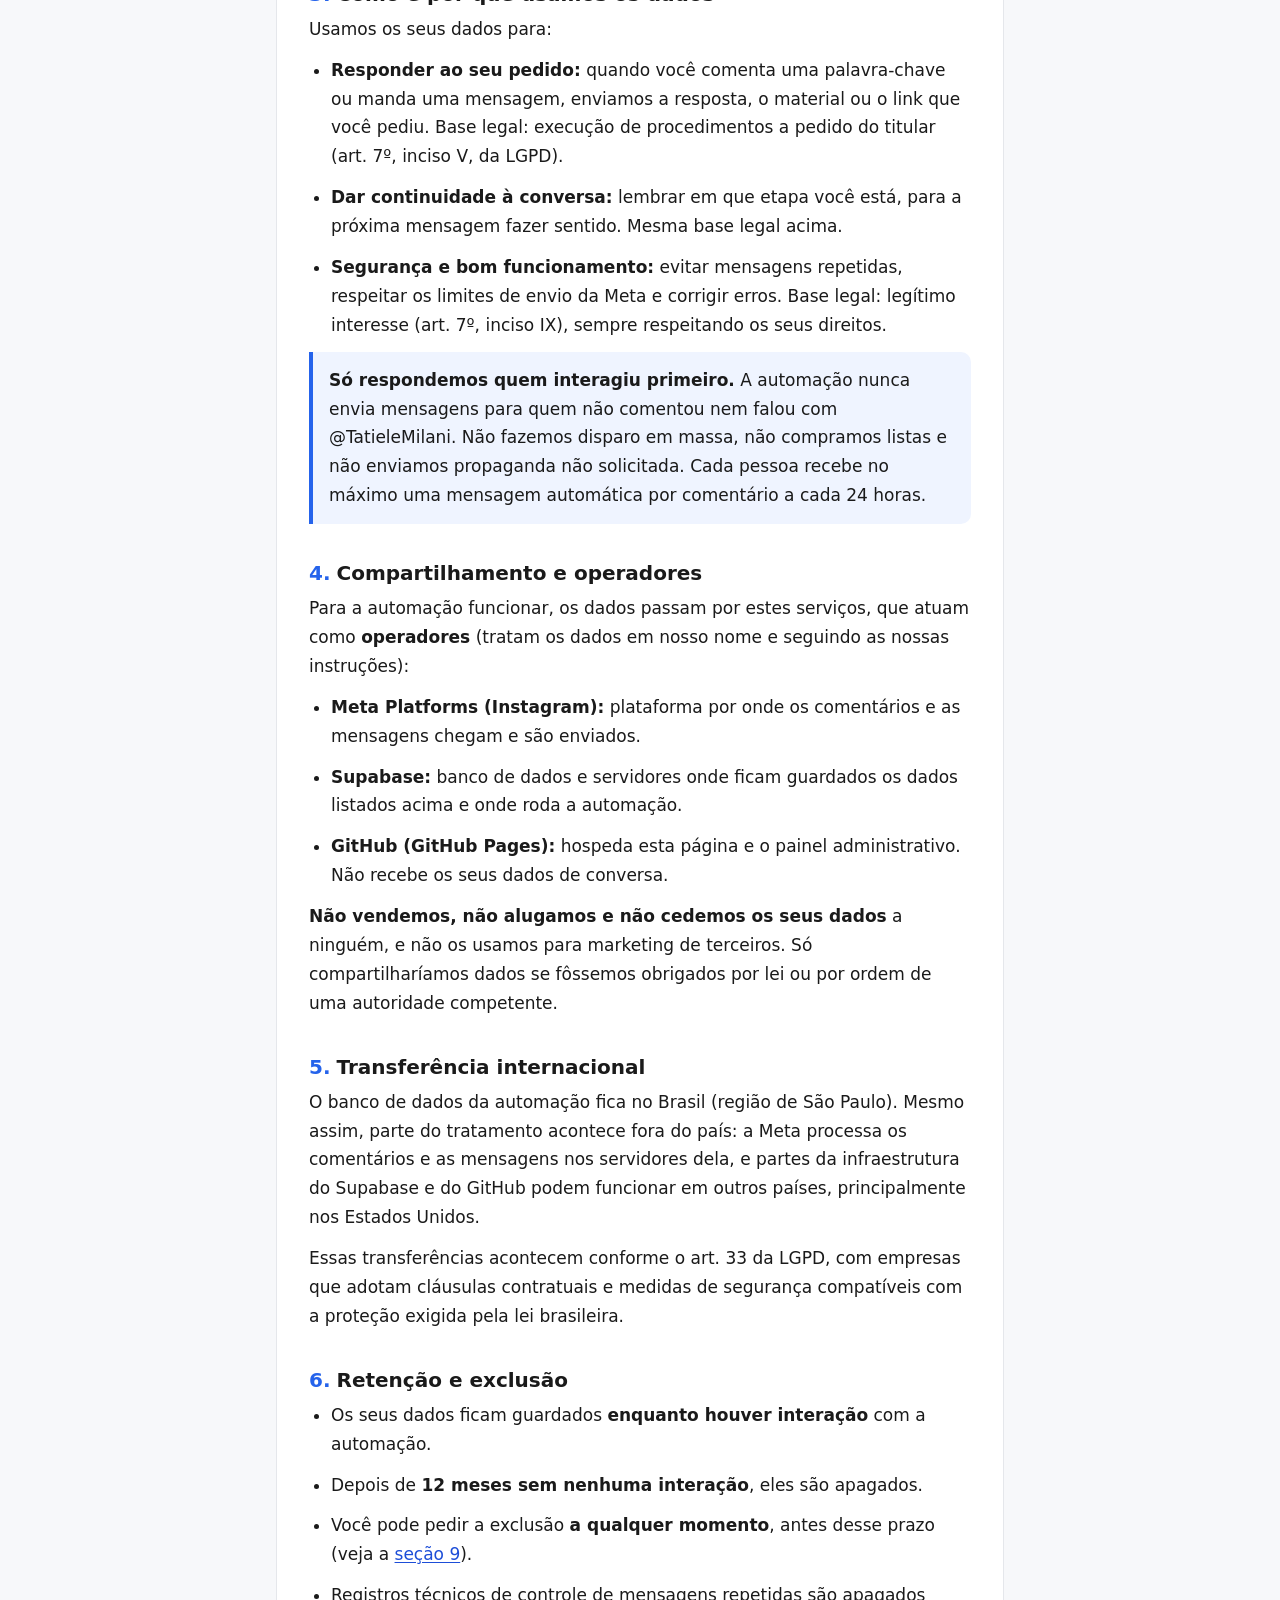
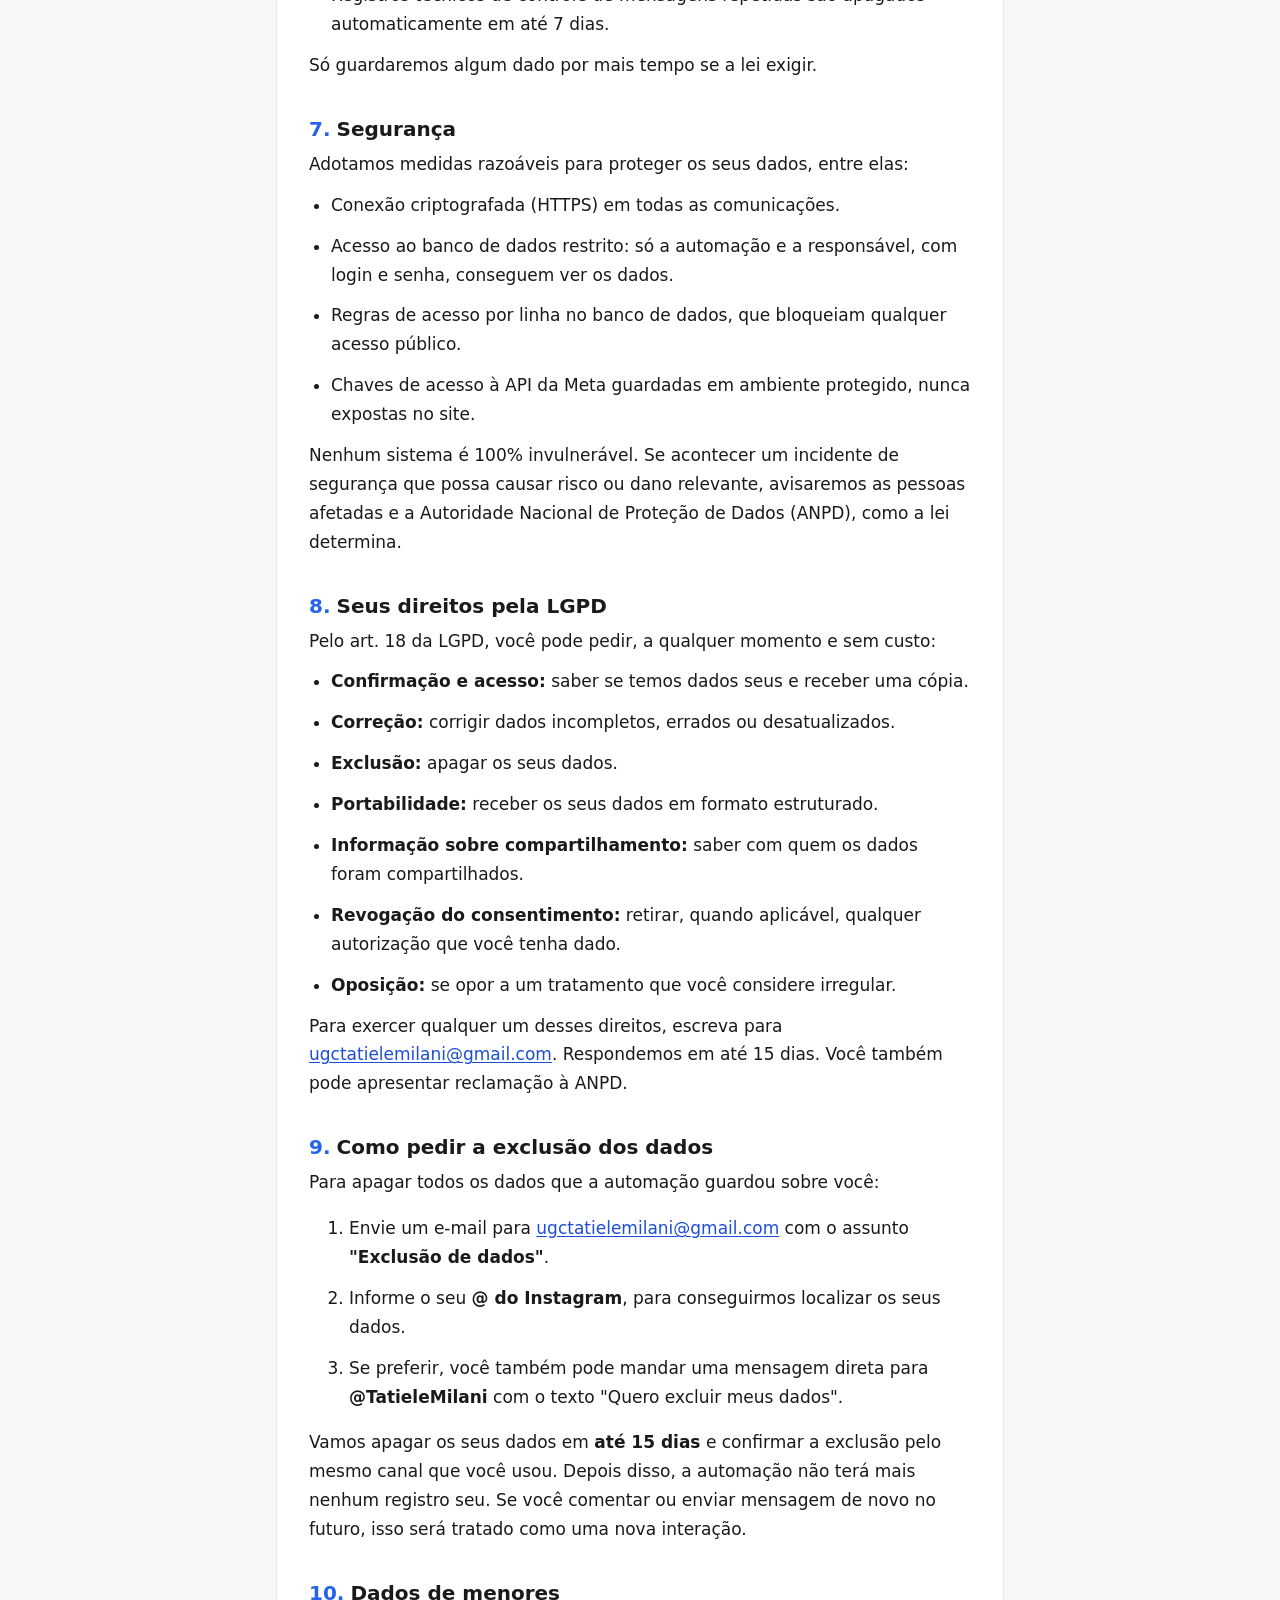
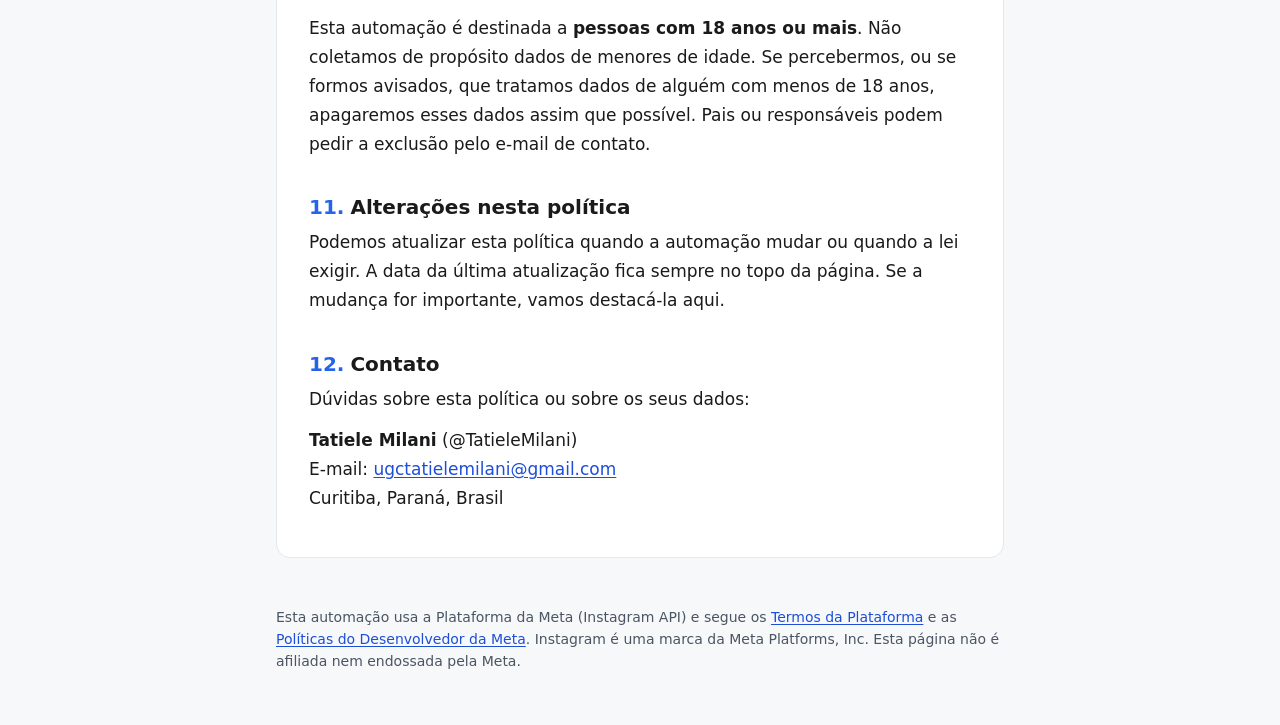
==== commit 1808db37: "Aba Interacoes e foto do post nas automacoes Planilha de leads com busca, filtros, ordenacao, etique" ====
--- a/frontend/politica-de-privacidade/index.html
+++ b/frontend/politica-de-privacidade/index.html
@@ -115,7 +115,8 @@
         <ul>
           <li><strong>Identificação no Instagram:</strong> o seu nome de usuário (@) e o identificador numérico que a Meta atribui à sua conta para este aplicativo.</li>
           <li><strong>Conteúdo da interação:</strong> o texto do comentário ou da mensagem que você enviou e que ativou a automação (guardamos no máximo os primeiros 100 caracteres).</li>
-          <li><strong>Andamento da conversa:</strong> em qual etapa da conversa automática você está, quais botões você tocou e se você recebeu algum link.</li>
+          <li><strong>Andamento da conversa:</strong> em qual etapa da conversa automática você está, quais botões você tocou, se você recebeu algum link, quantas mensagens a automação já te enviou e a data da primeira e da última interação.</li>
+          <li><strong>Etiquetas de organização:</strong> palavras curtas que a responsável pode adicionar ao seu contato (por exemplo, "interessada no curso"), só para organizar o atendimento.</li>
           <li><strong>Registros técnicos de envio:</strong> data e hora de cada mensagem enviada pela automação e se o envio deu certo, para controle de qualidade e para respeitar os limites da Meta.</li>
         </ul>
         <div class="destaque-caixa">
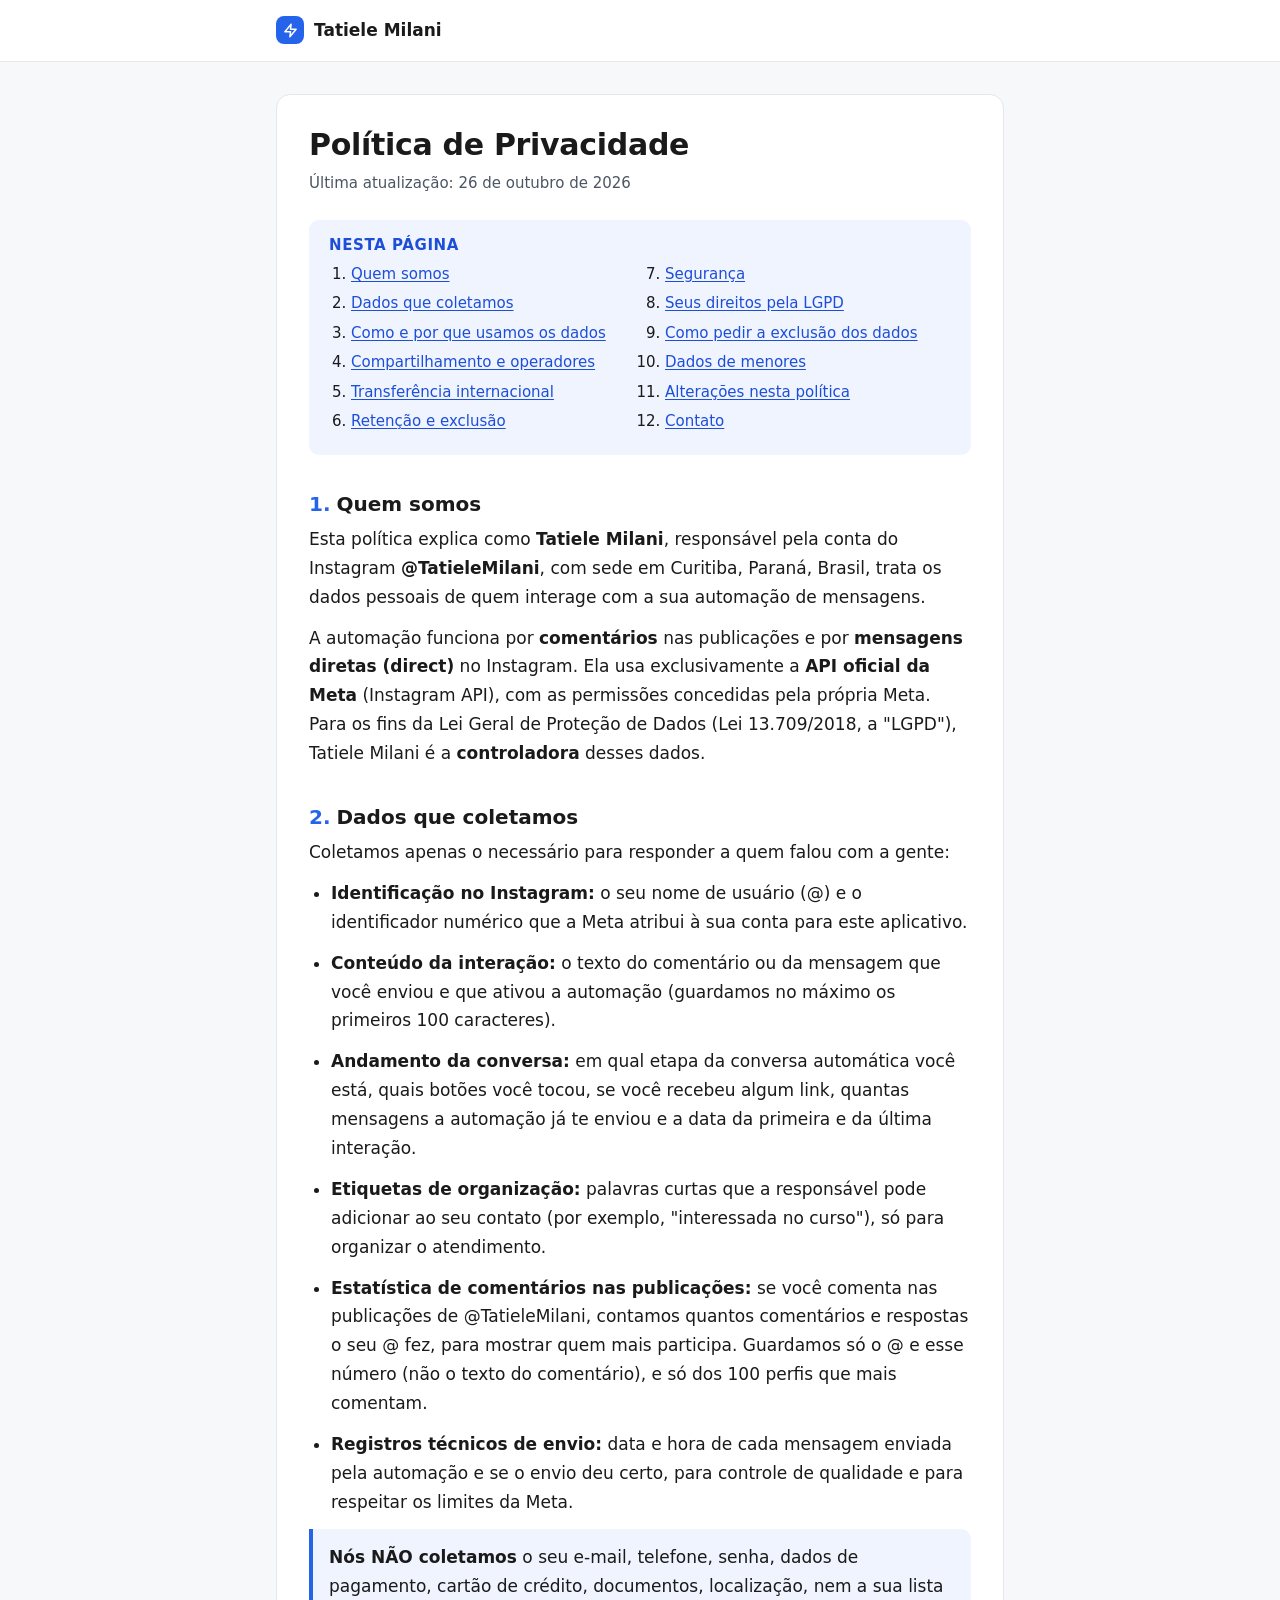
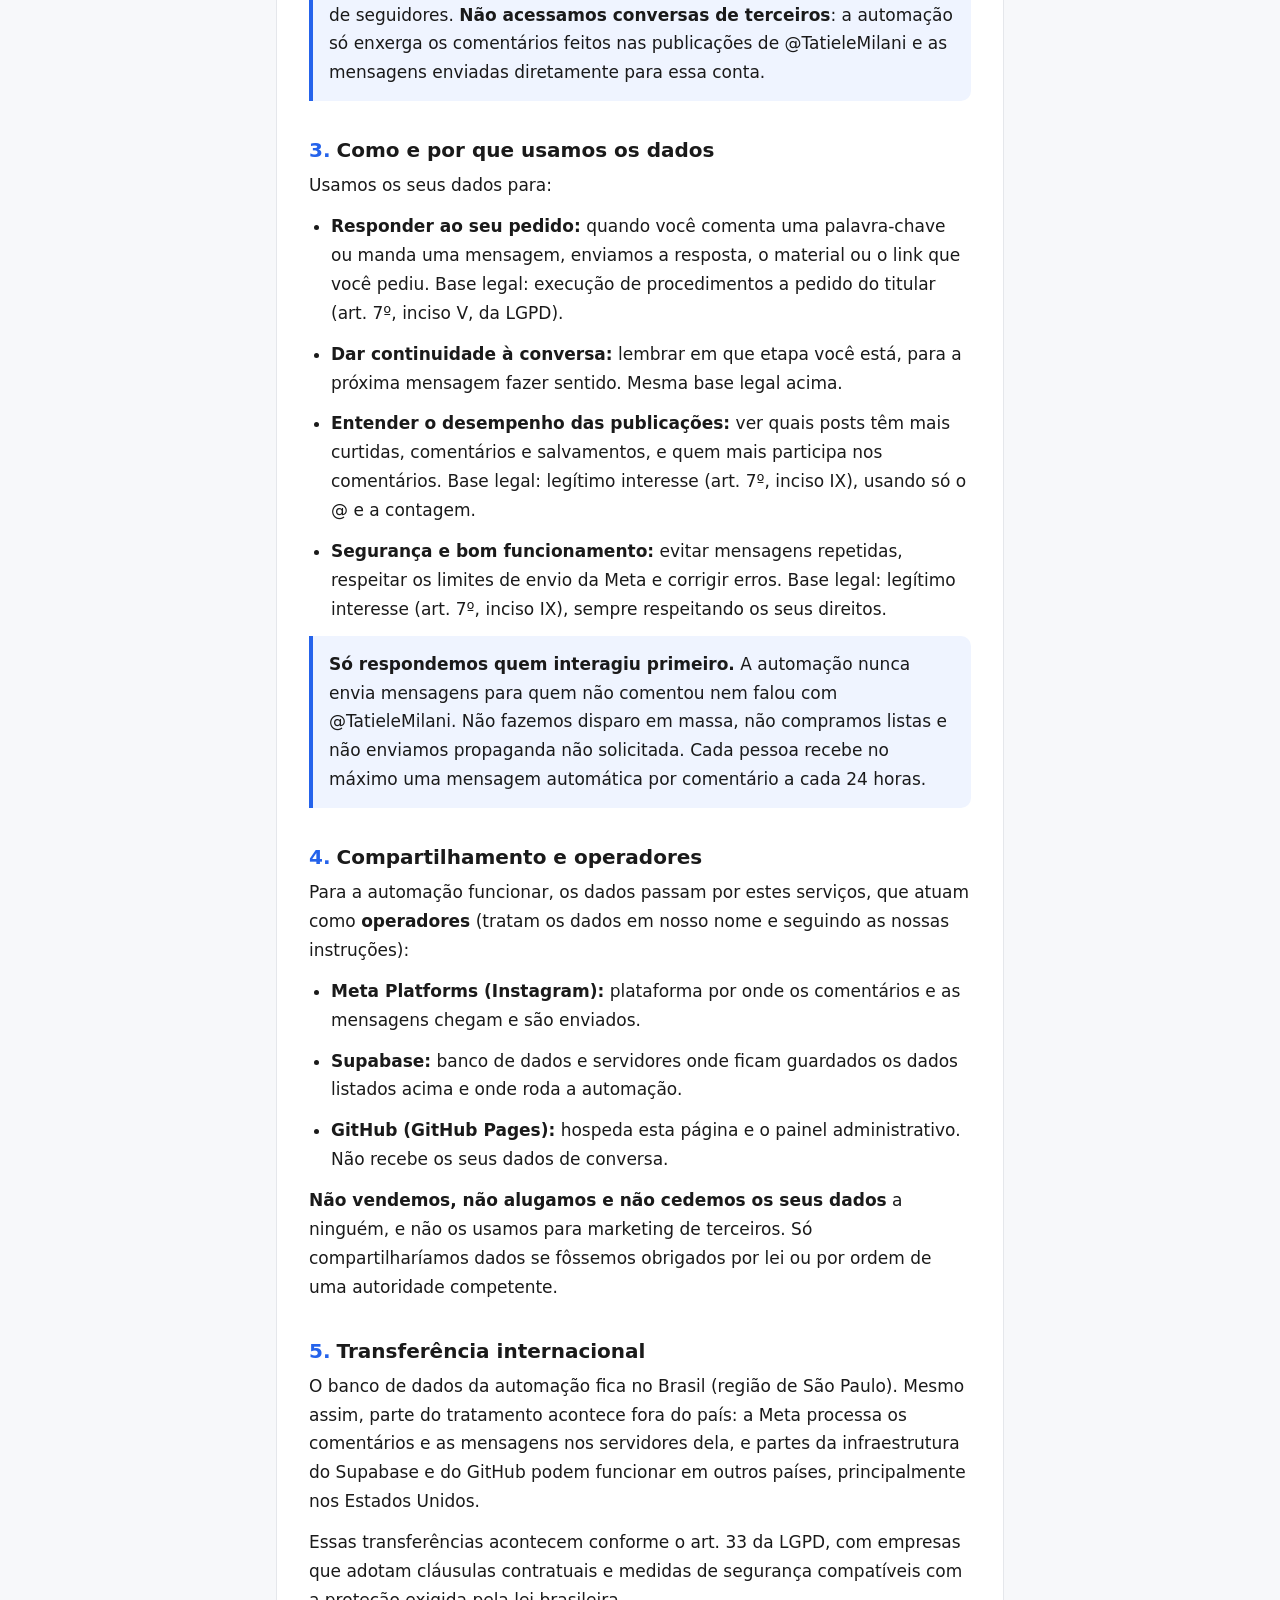
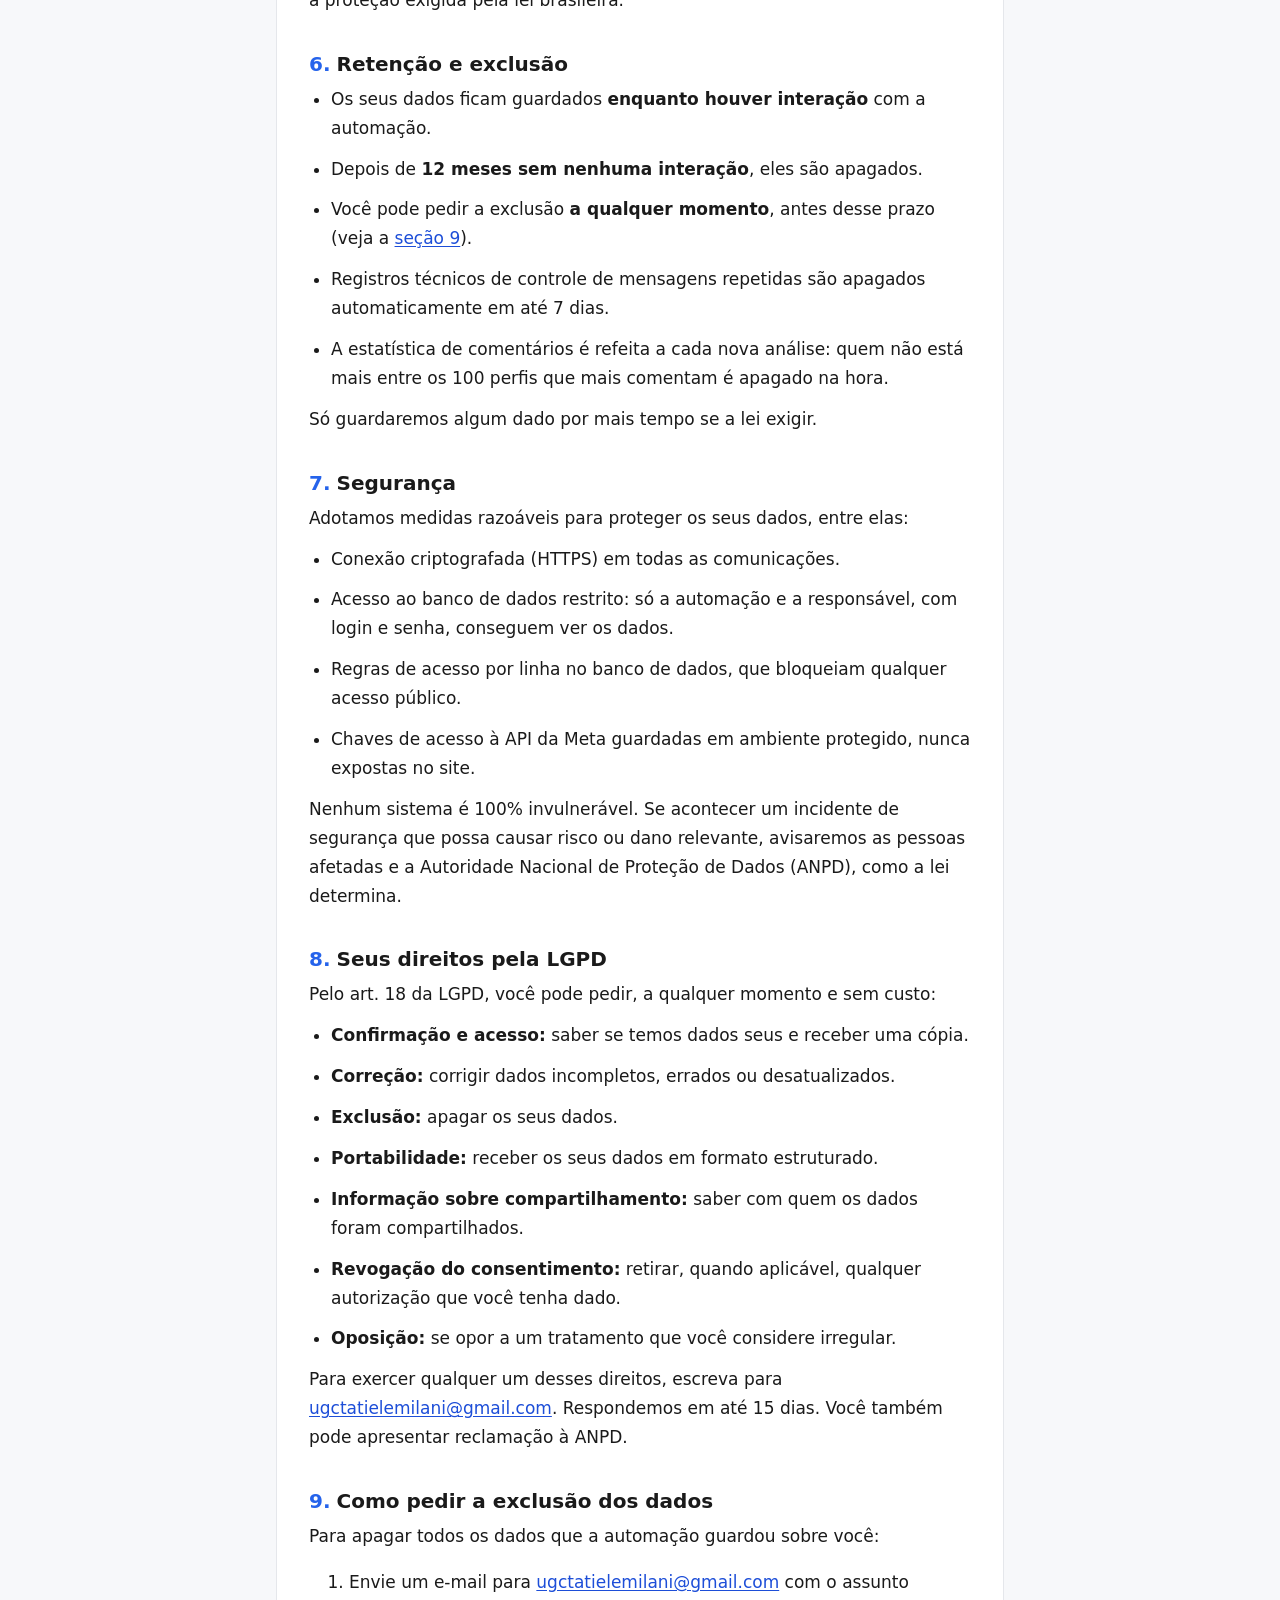
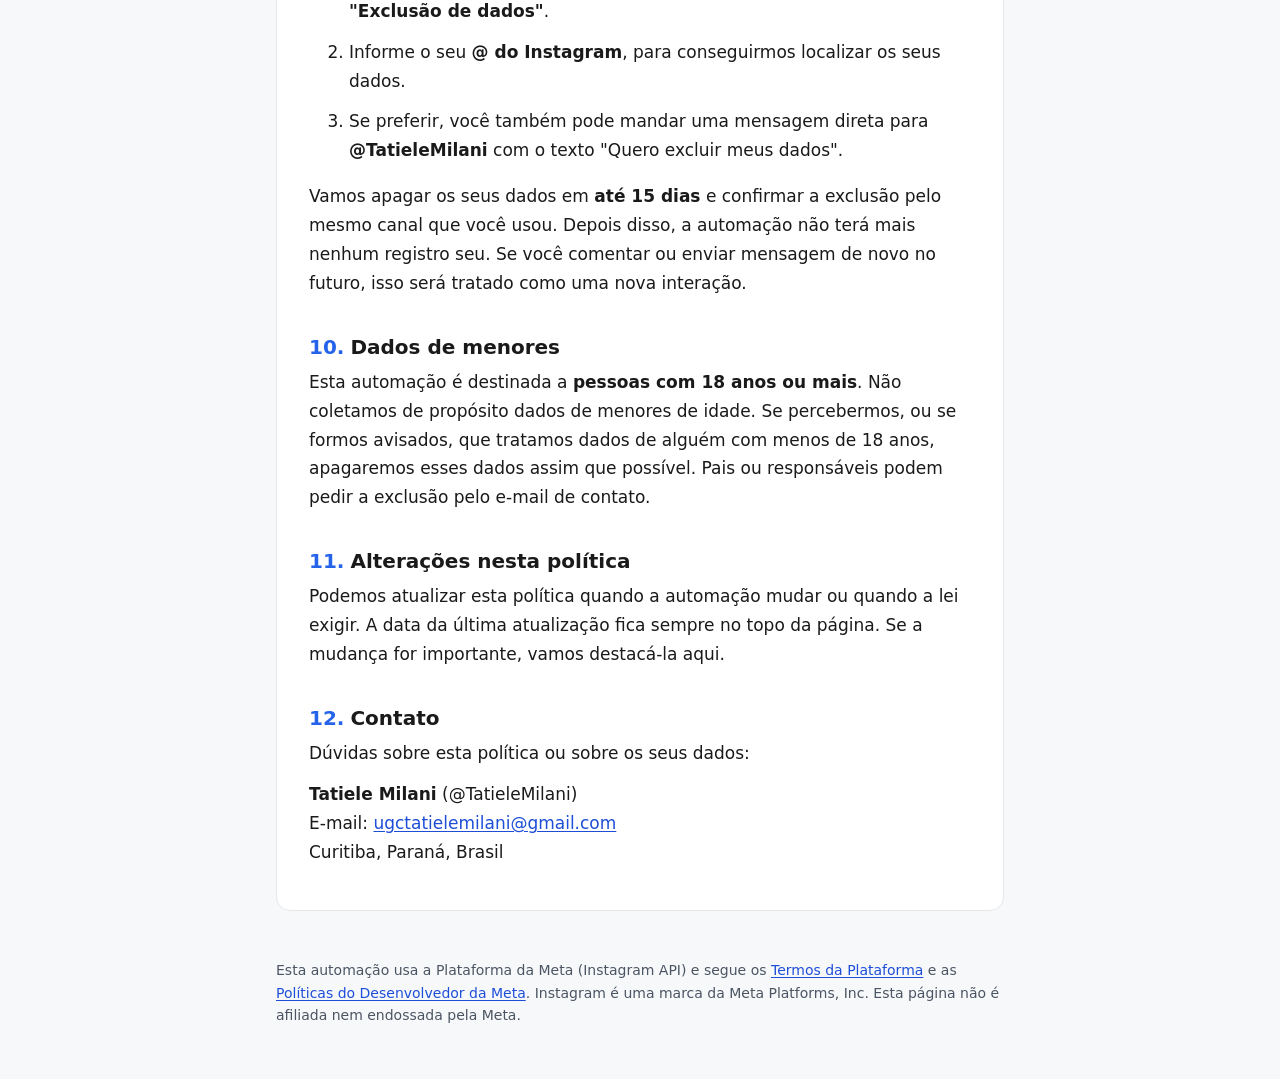
==== commit eb8bf30d: "Aba Analises no lugar de Metricas Periodos de 7, 30, 90 dias ou tudo, cartoes de seguidores, novos s" ====
--- a/frontend/politica-de-privacidade/index.html
+++ b/frontend/politica-de-privacidade/index.html
@@ -117,6 +117,7 @@
           <li><strong>Conteúdo da interação:</strong> o texto do comentário ou da mensagem que você enviou e que ativou a automação (guardamos no máximo os primeiros 100 caracteres).</li>
           <li><strong>Andamento da conversa:</strong> em qual etapa da conversa automática você está, quais botões você tocou, se você recebeu algum link, quantas mensagens a automação já te enviou e a data da primeira e da última interação.</li>
           <li><strong>Etiquetas de organização:</strong> palavras curtas que a responsável pode adicionar ao seu contato (por exemplo, "interessada no curso"), só para organizar o atendimento.</li>
+          <li><strong>Estatística de comentários nas publicações:</strong> se você comenta nas publicações de @TatieleMilani, contamos quantos comentários e respostas o seu @ fez, para mostrar quem mais participa. Guardamos só o @ e esse número (não o texto do comentário), e só dos 100 perfis que mais comentam.</li>
           <li><strong>Registros técnicos de envio:</strong> data e hora de cada mensagem enviada pela automação e se o envio deu certo, para controle de qualidade e para respeitar os limites da Meta.</li>
         </ul>
         <div class="destaque-caixa">
@@ -130,6 +131,7 @@
         <ul>
           <li><strong>Responder ao seu pedido:</strong> quando você comenta uma palavra-chave ou manda uma mensagem, enviamos a resposta, o material ou o link que você pediu. Base legal: execução de procedimentos a pedido do titular (art. 7º, inciso V, da LGPD).</li>
           <li><strong>Dar continuidade à conversa:</strong> lembrar em que etapa você está, para a próxima mensagem fazer sentido. Mesma base legal acima.</li>
+          <li><strong>Entender o desempenho das publicações:</strong> ver quais posts têm mais curtidas, comentários e salvamentos, e quem mais participa nos comentários. Base legal: legítimo interesse (art. 7º, inciso IX), usando só o @ e a contagem.</li>
           <li><strong>Segurança e bom funcionamento:</strong> evitar mensagens repetidas, respeitar os limites de envio da Meta e corrigir erros. Base legal: legítimo interesse (art. 7º, inciso IX), sempre respeitando os seus direitos.</li>
         </ul>
         <div class="destaque-caixa">
@@ -161,6 +163,7 @@
           <li>Depois de <strong>12 meses sem nenhuma interação</strong>, eles são apagados.</li>
           <li>Você pode pedir a exclusão <strong>a qualquer momento</strong>, antes desse prazo (veja a <a href="#exclusao-de-dados">seção 9</a>).</li>
           <li>Registros técnicos de controle de mensagens repetidas são apagados automaticamente em até 7 dias.</li>
+          <li>A estatística de comentários é refeita a cada nova análise: quem não está mais entre os 100 perfis que mais comentam é apagado na hora.</li>
         </ul>
         <p>Só guardaremos algum dado por mais tempo se a lei exigir.</p>
       </section>
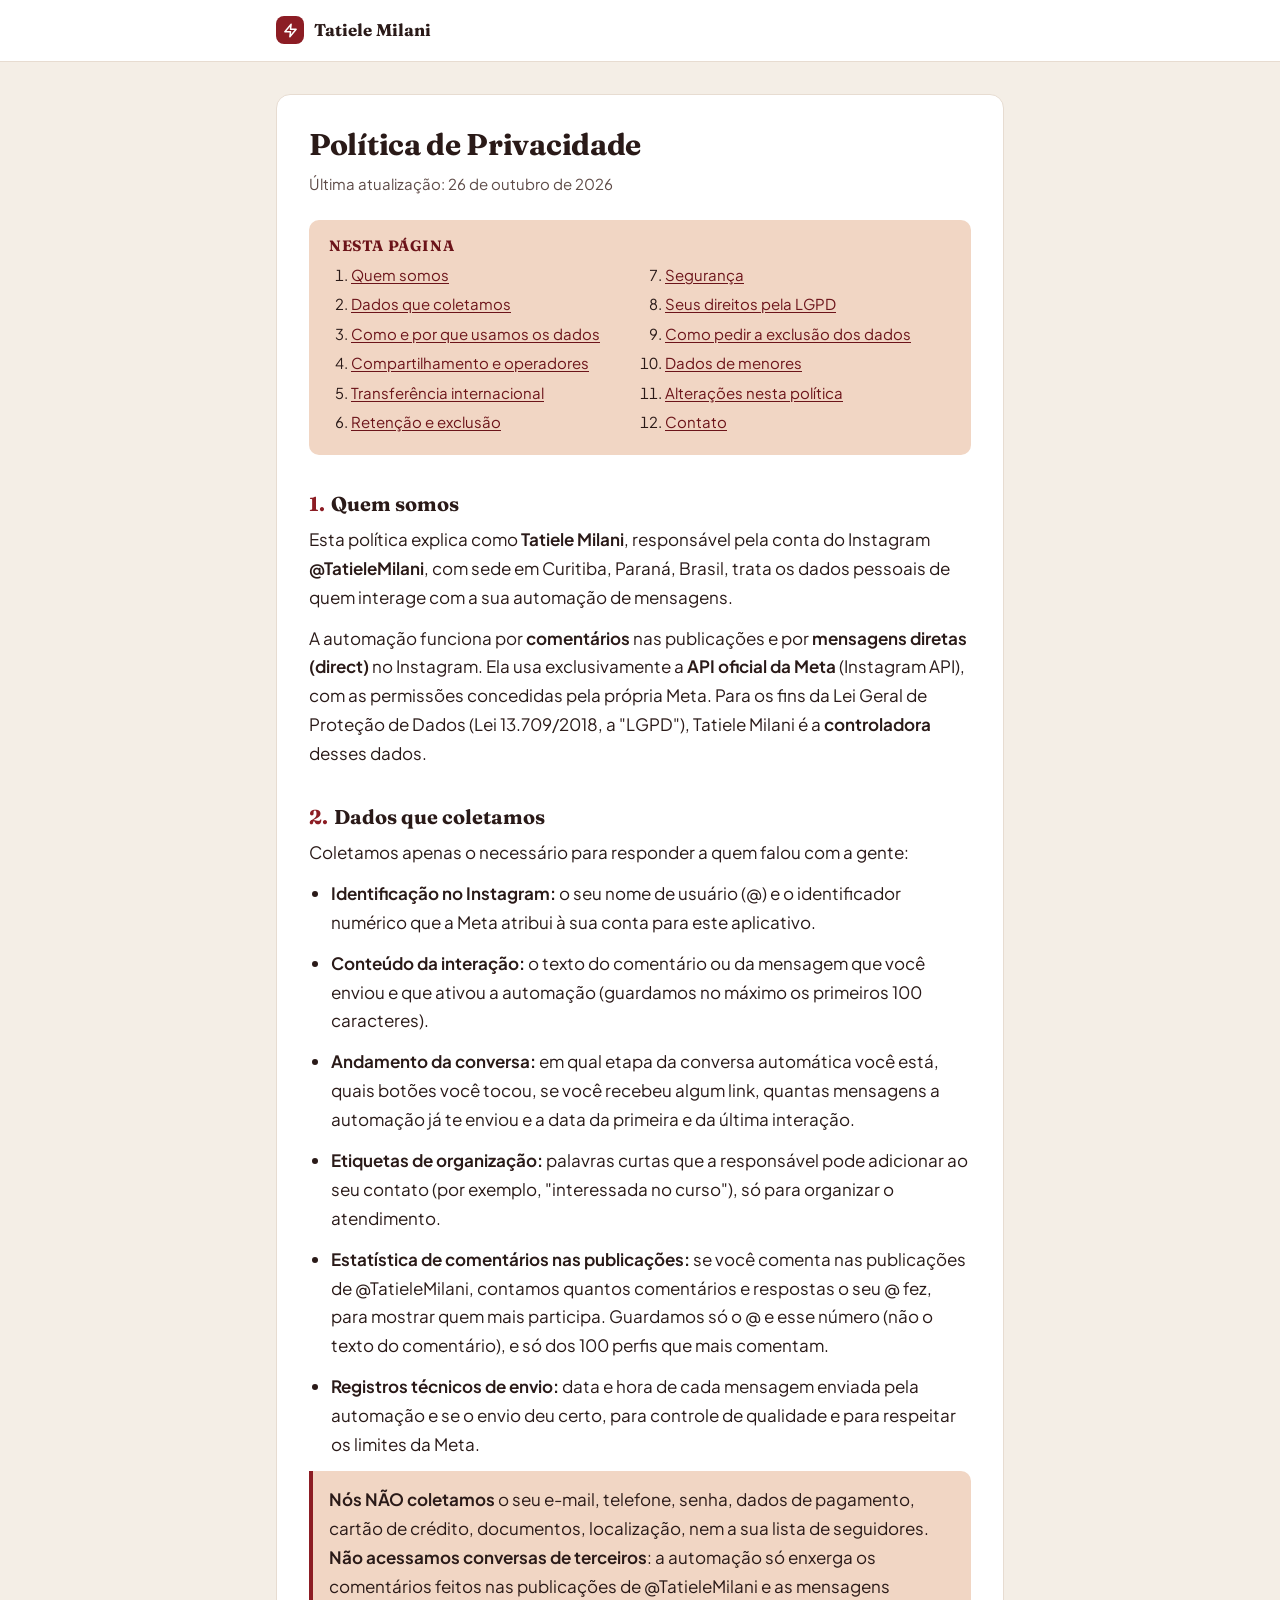
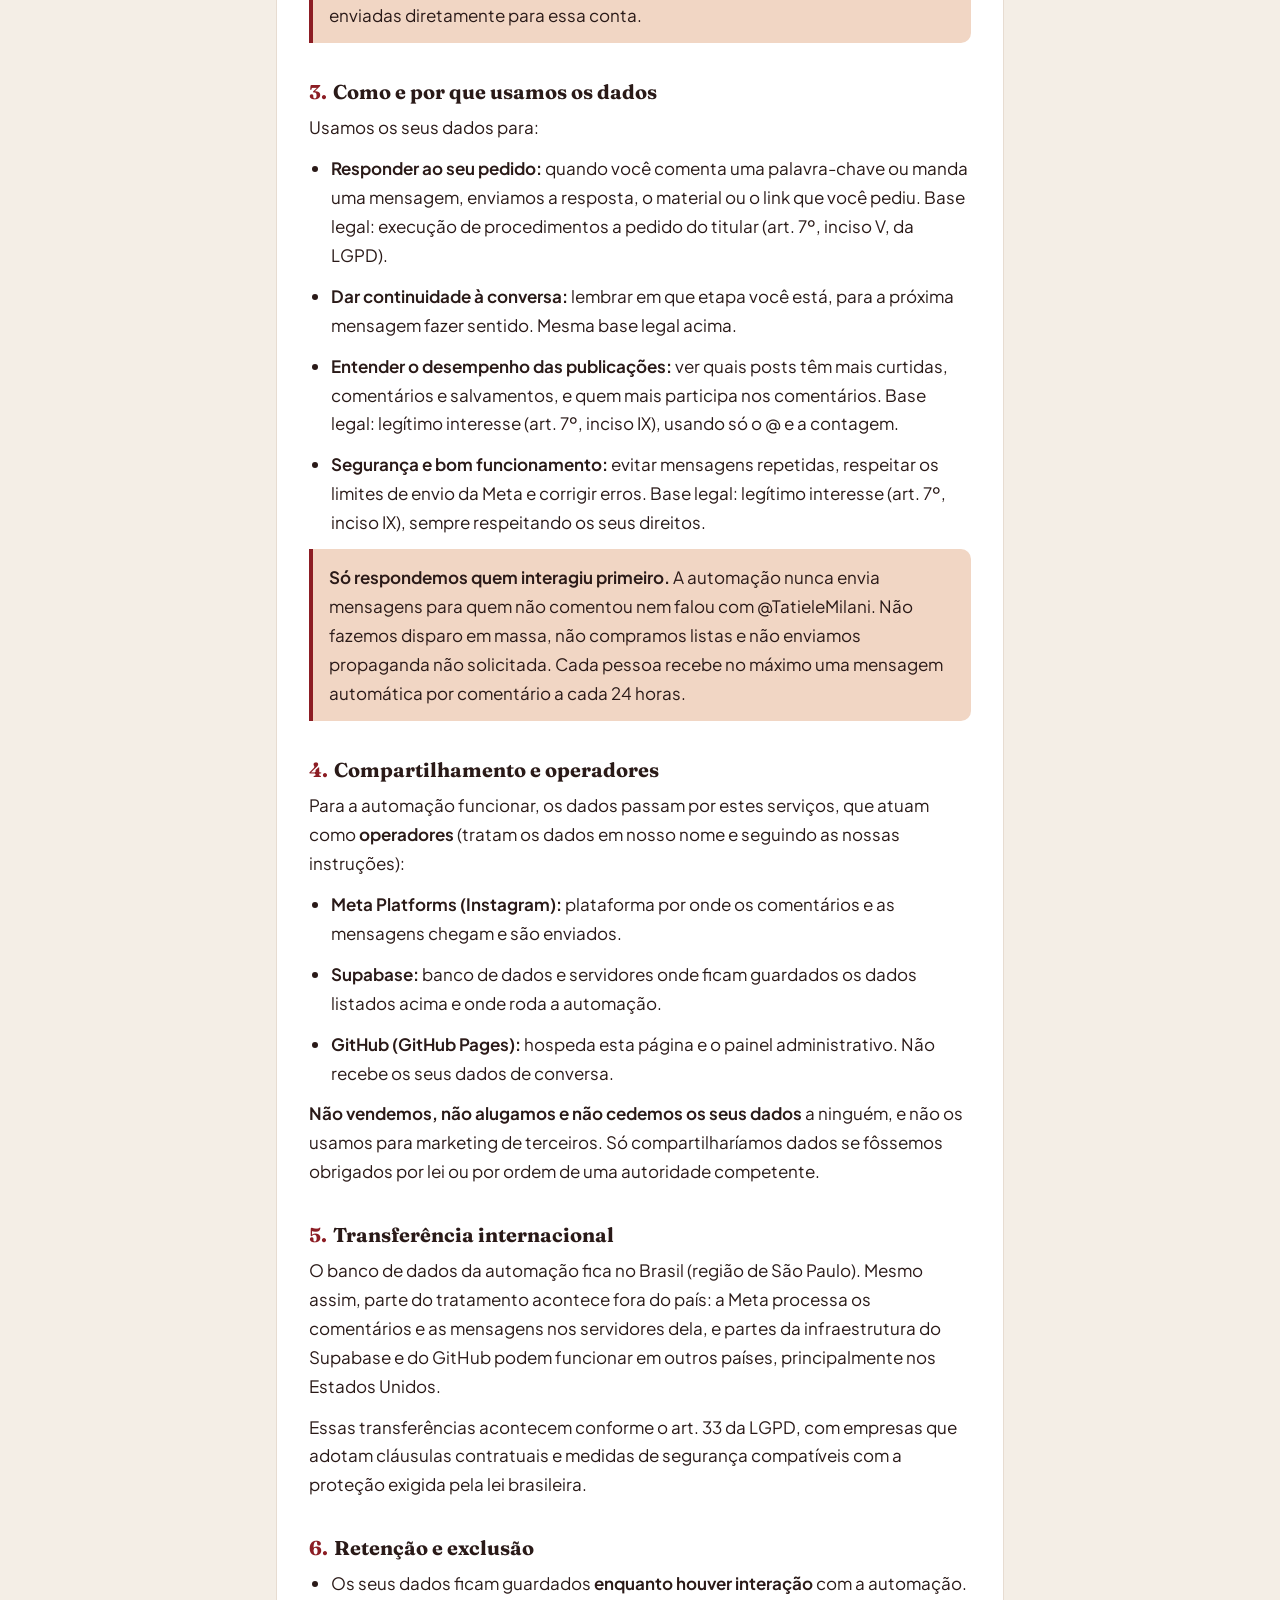
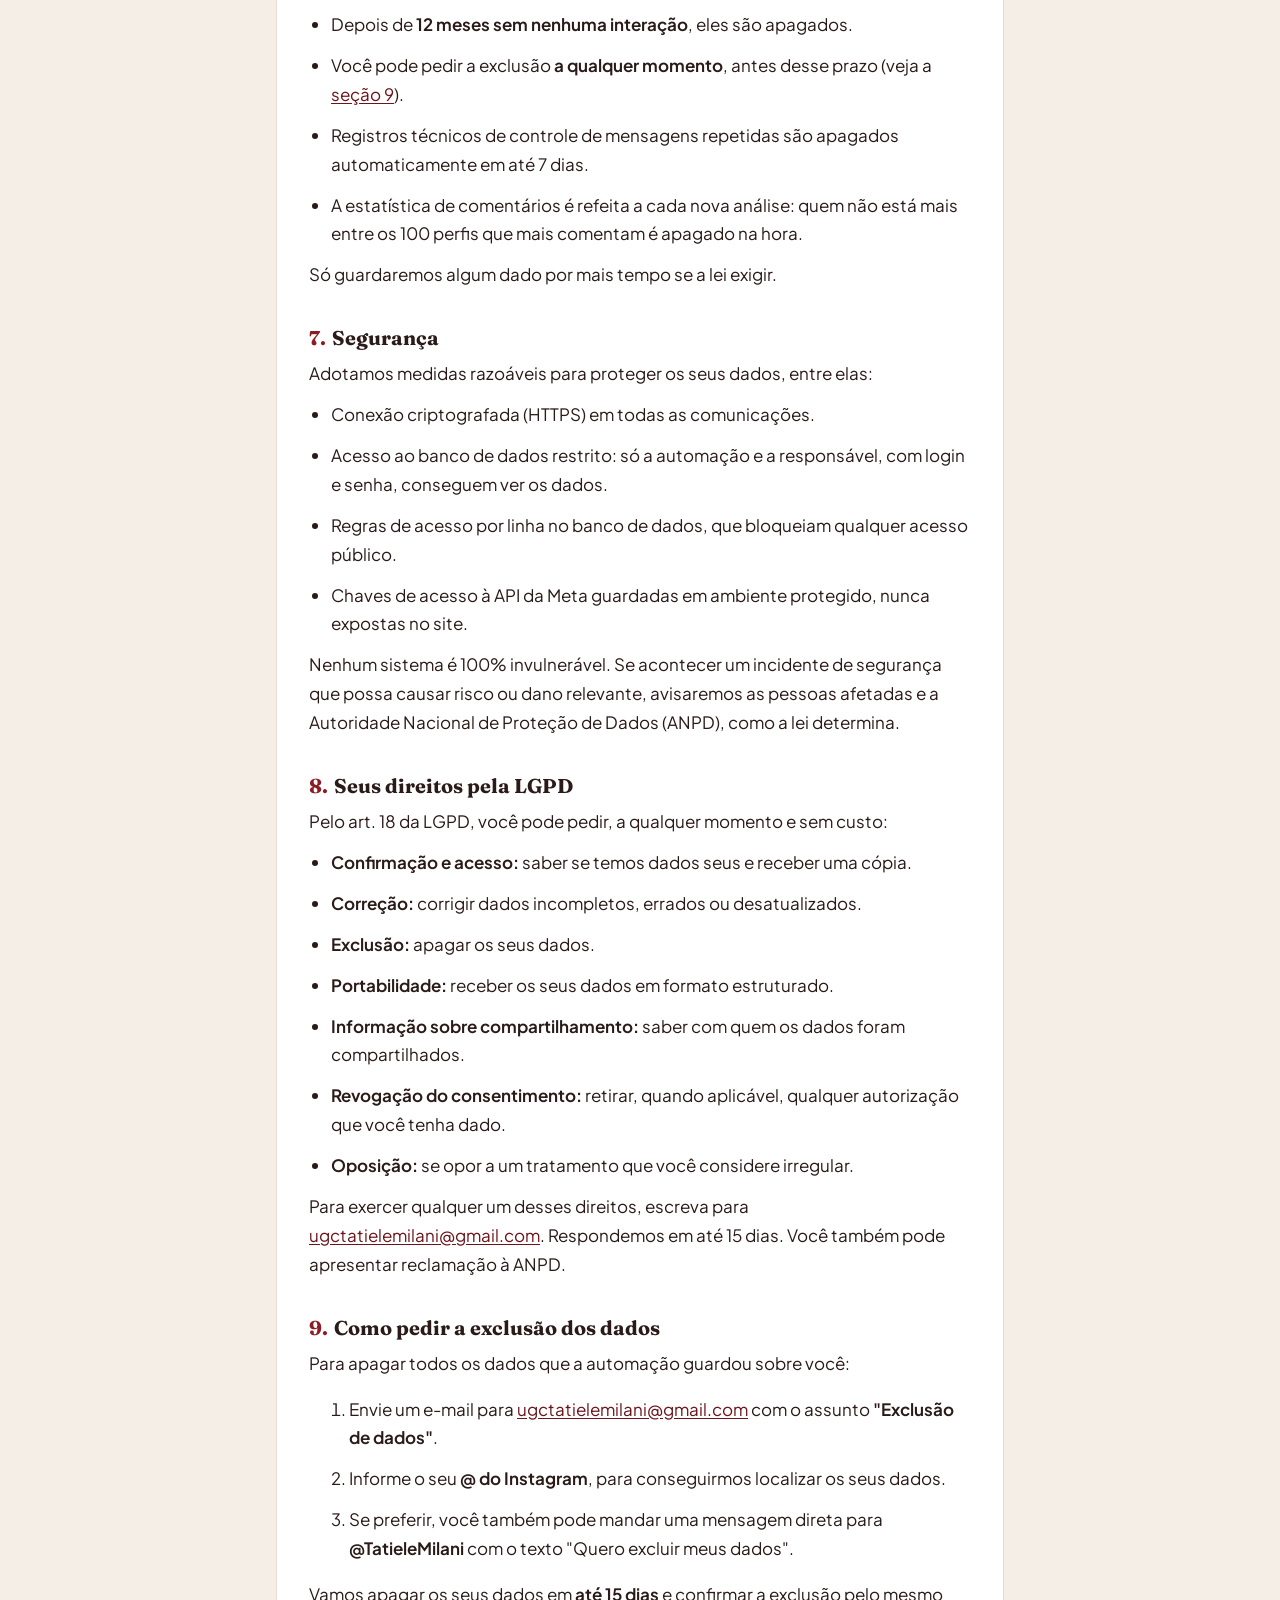
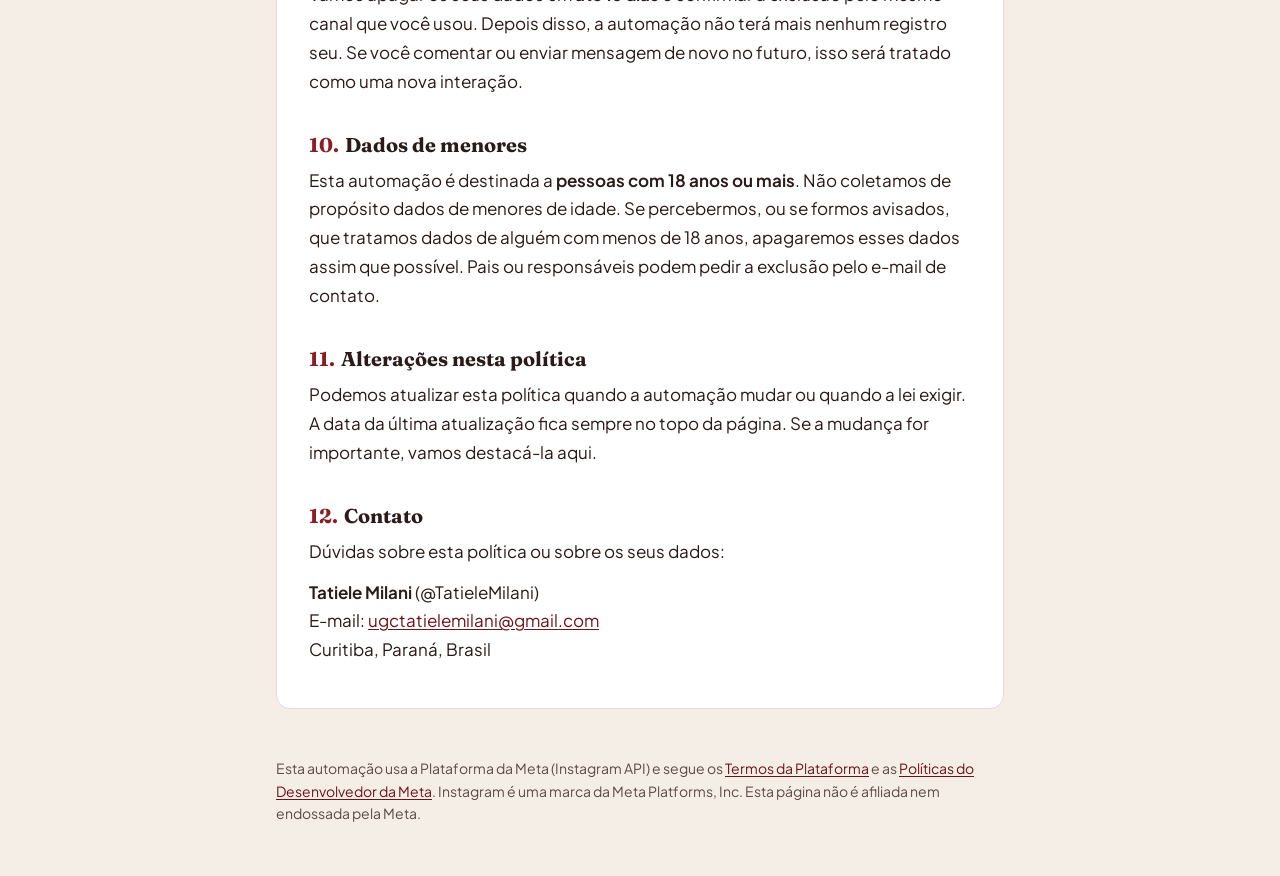
==== commit e27cea49: "Painel com as cores e fontes do portfolio Creme, vinho e pessego de tatielemilani.com, titulos em Fr" ====
--- a/frontend/politica-de-privacidade/index.html
+++ b/frontend/politica-de-privacidade/index.html
@@ -6,19 +6,24 @@
   <title>Política de Privacidade | Tatiele Milani</title>
   <meta name="description" content="Política de Privacidade da automação de mensagens e comentários do Instagram de Tatiele Milani (@TatieleMilani): quais dados coletamos, como usamos, seus direitos pela LGPD e como pedir a exclusão.">
   <meta name="robots" content="index, follow">
+  <link rel="preconnect" href="https://fonts.googleapis.com">
+  <link rel="preconnect" href="https://fonts.gstatic.com" crossorigin>
+  <link href="https://fonts.googleapis.com/css2?family=Fraunces:opsz,wght@9..144,400..700&family=Plus+Jakarta+Sans:wght@400;500;600;700&display=swap" rel="stylesheet">
   <style>
-    /* Mesmas cores e fonte do painel */
+    /* Mesmas cores e fontes do portfólio (tatielemilani.com) e do painel */
     :root {
-      --destaque: #2563EB;
-      --destaque-escuro: #1D4ED8;
-      --destaque-suave: #EFF4FF;
-      --fundo: #F7F8FA;
-      --superficie: #FFFFFF;
-      --texto: #1A1A1A;
-      --texto-2: #4B5563;
-      --borda: #E5E7EB;
-      --fonte: system-ui, -apple-system, "Segoe UI", Roboto, "Helvetica Neue", Arial, sans-serif;
+      --destaque: #8c1d24;
+      --destaque-escuro: #6c141a;
+      --destaque-suave: #f1d6c4;
+      --fundo: #f4eee6;
+      --superficie: #ffffff;
+      --texto: #2a1a18;
+      --texto-2: #5e4b47;
+      --borda: #e7dcd1;
+      --fonte: "Plus Jakarta Sans", system-ui, -apple-system, "Segoe UI", Roboto, Arial, sans-serif;
+      --fonte-titulo: "Fraunces", Georgia, "Times New Roman", serif;
     }
+    h1, h2, .topo-interno { font-family: var(--fonte-titulo); }
     * { box-sizing: border-box; }
     html { scroll-behavior: smooth; }
     body {
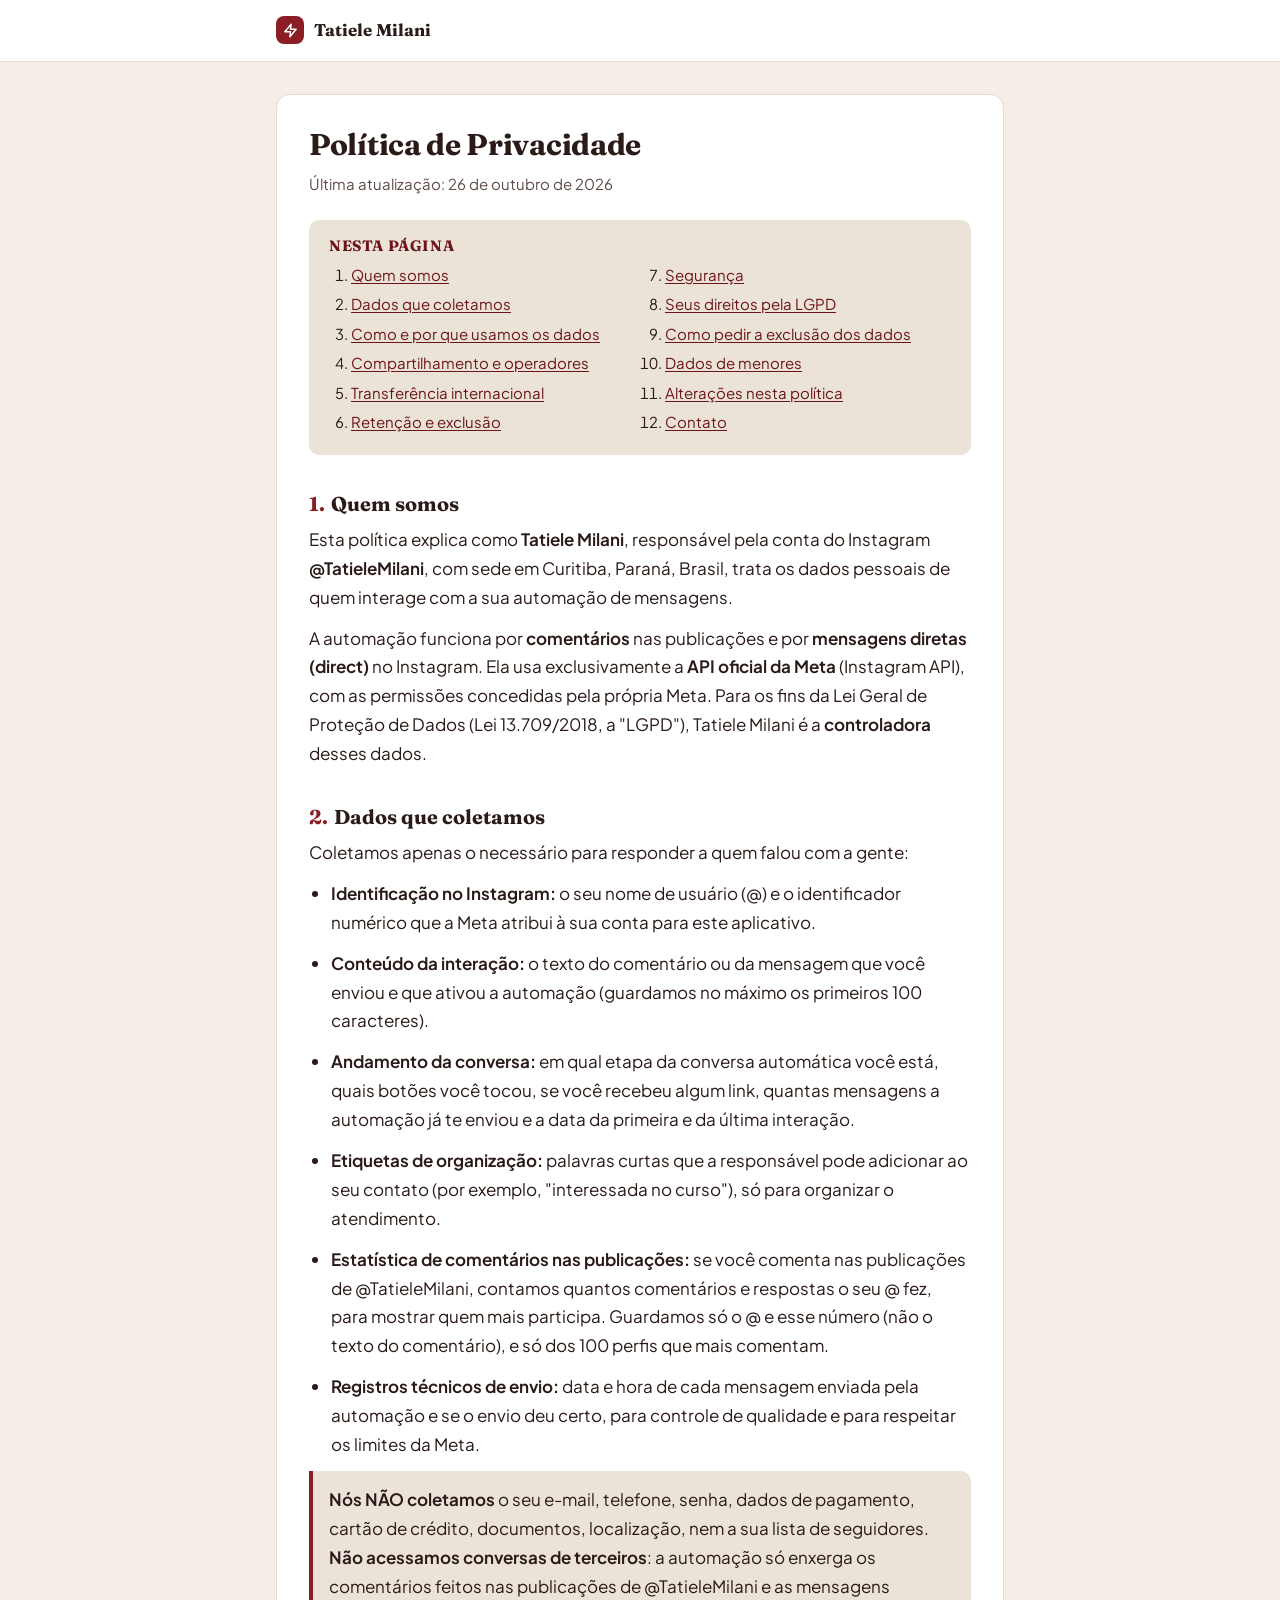
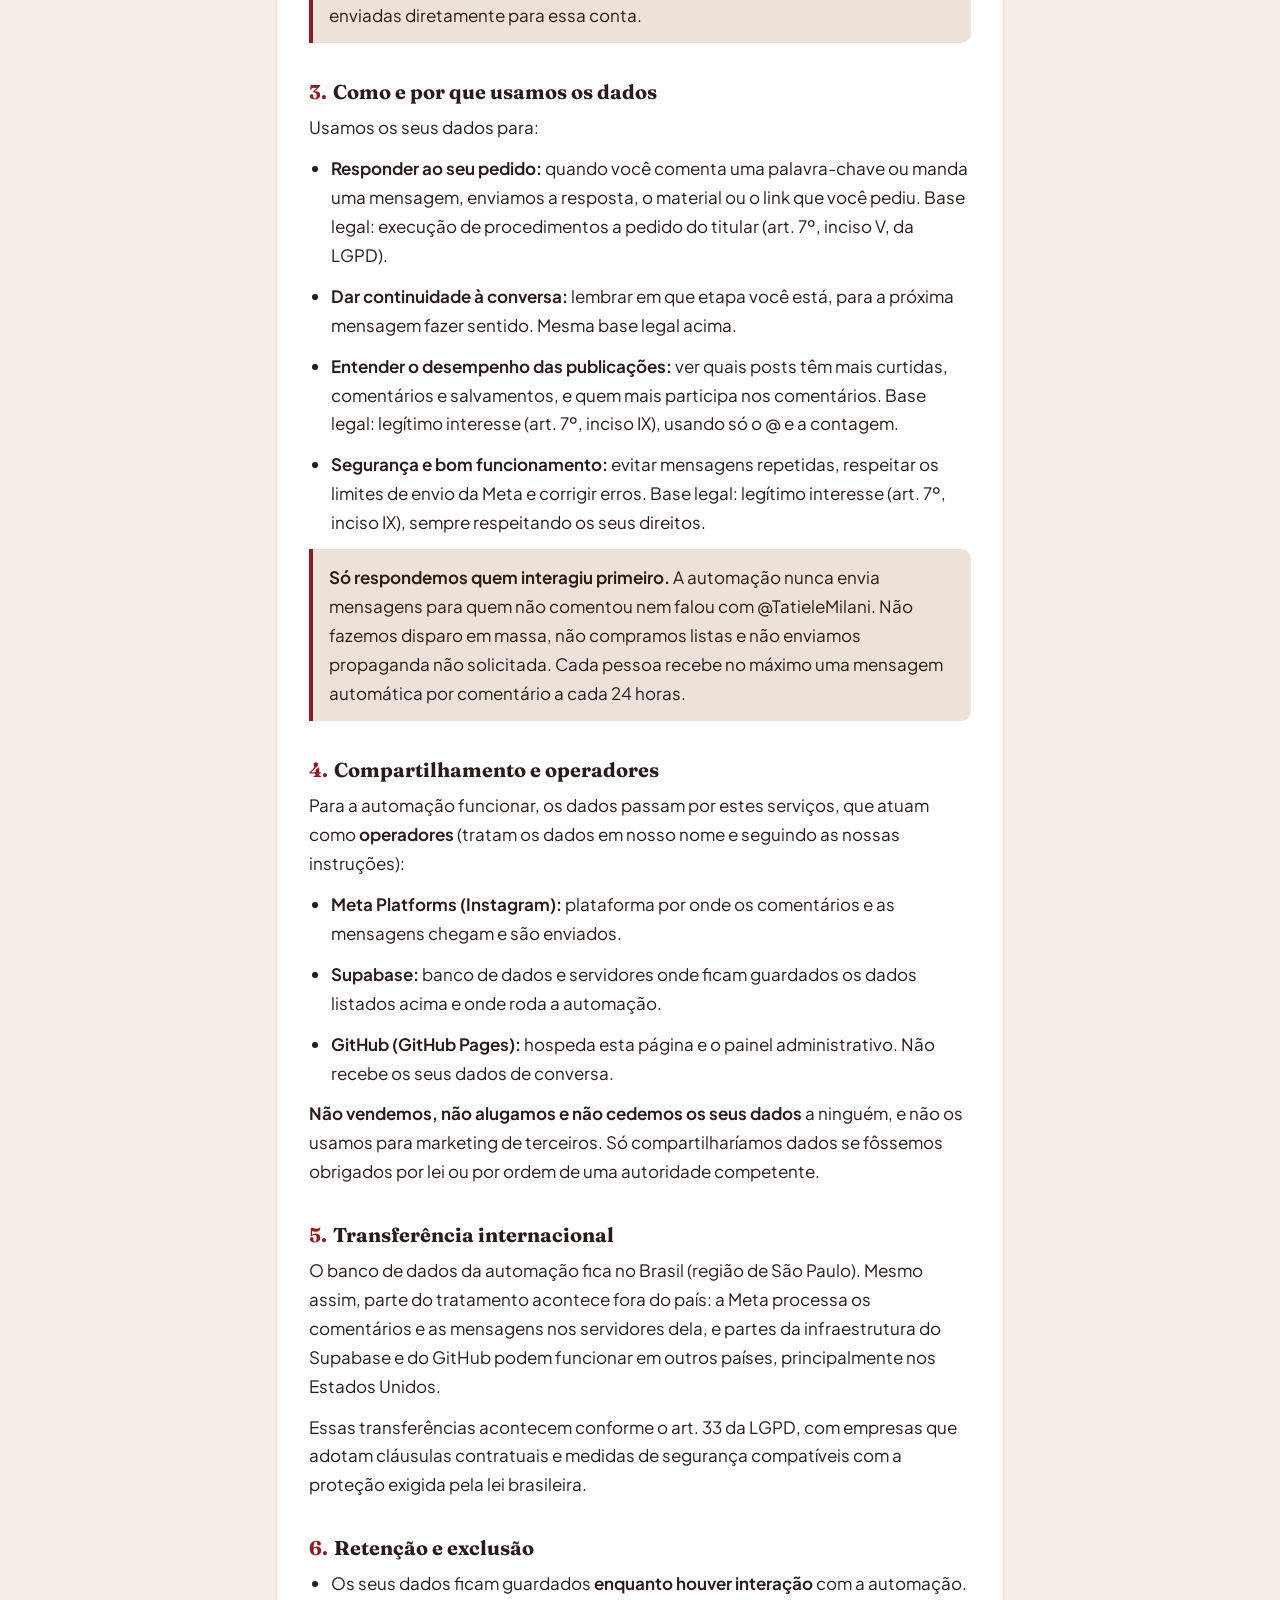
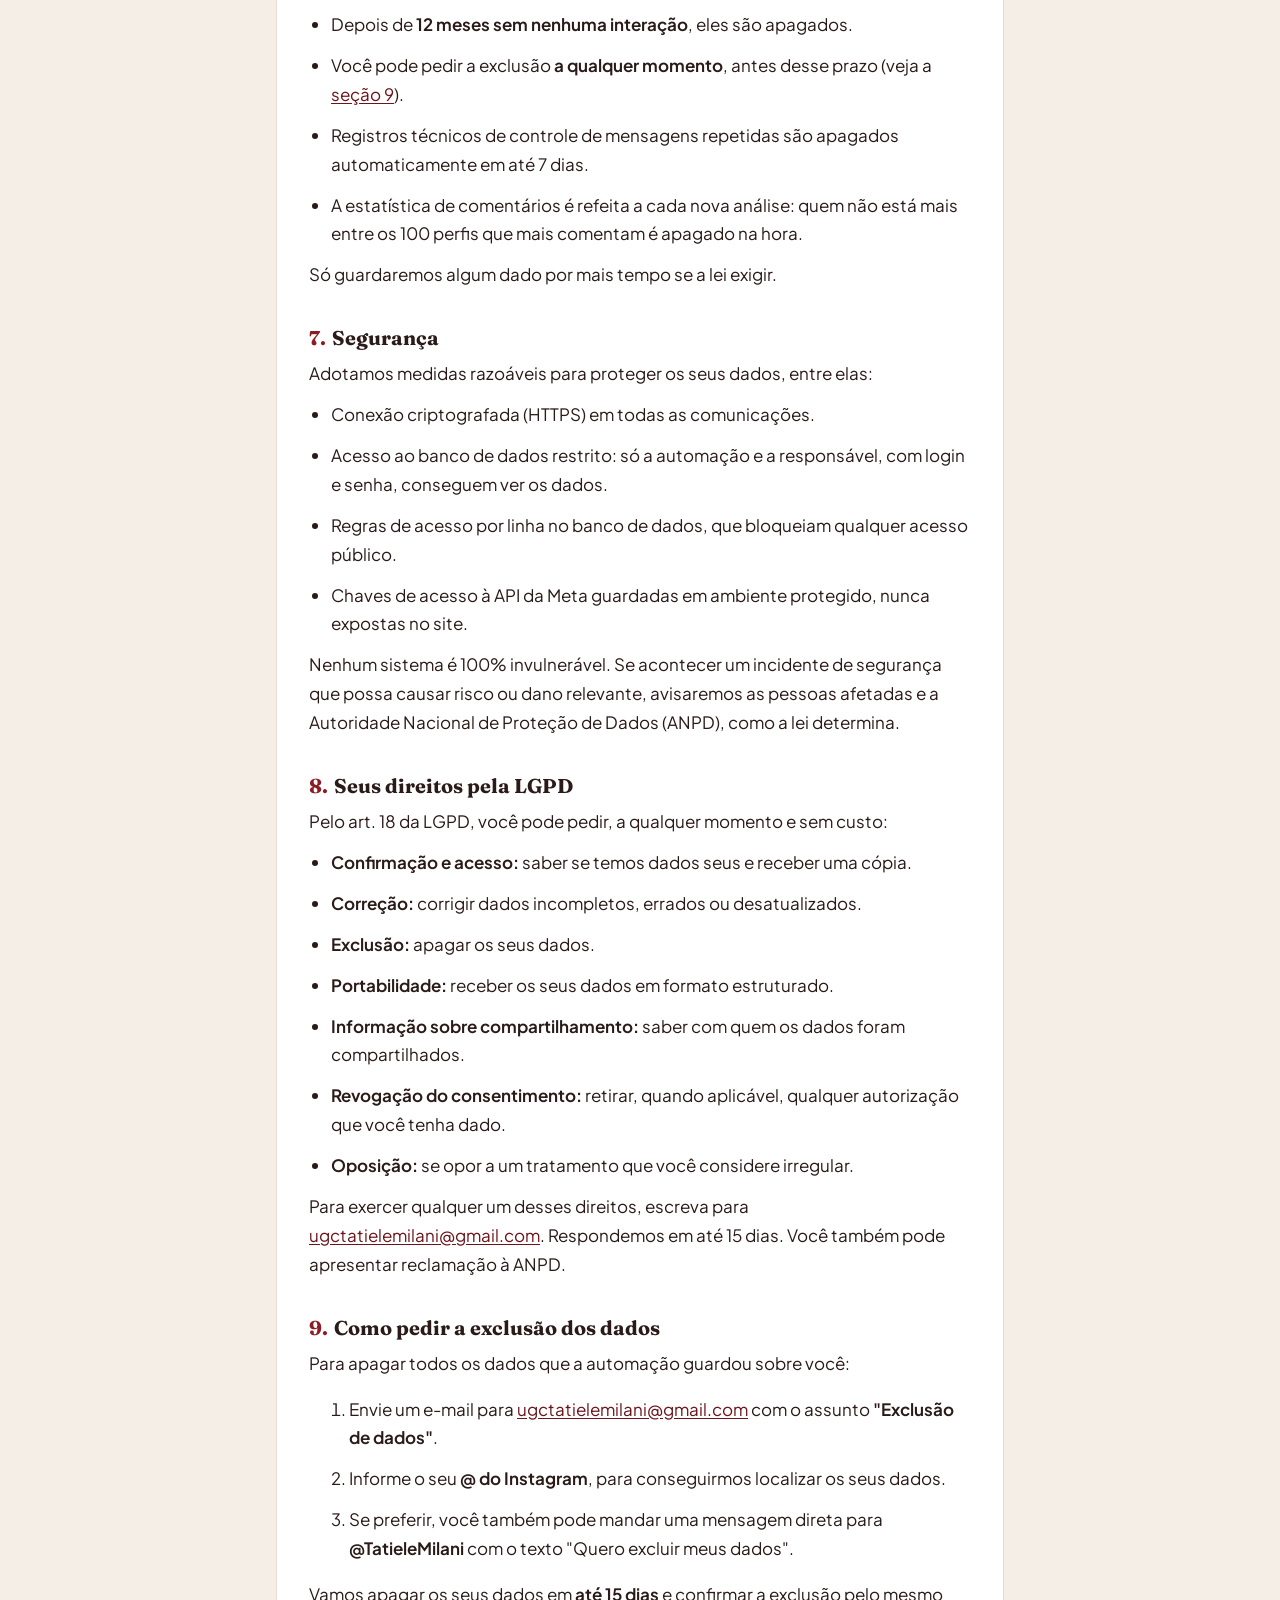
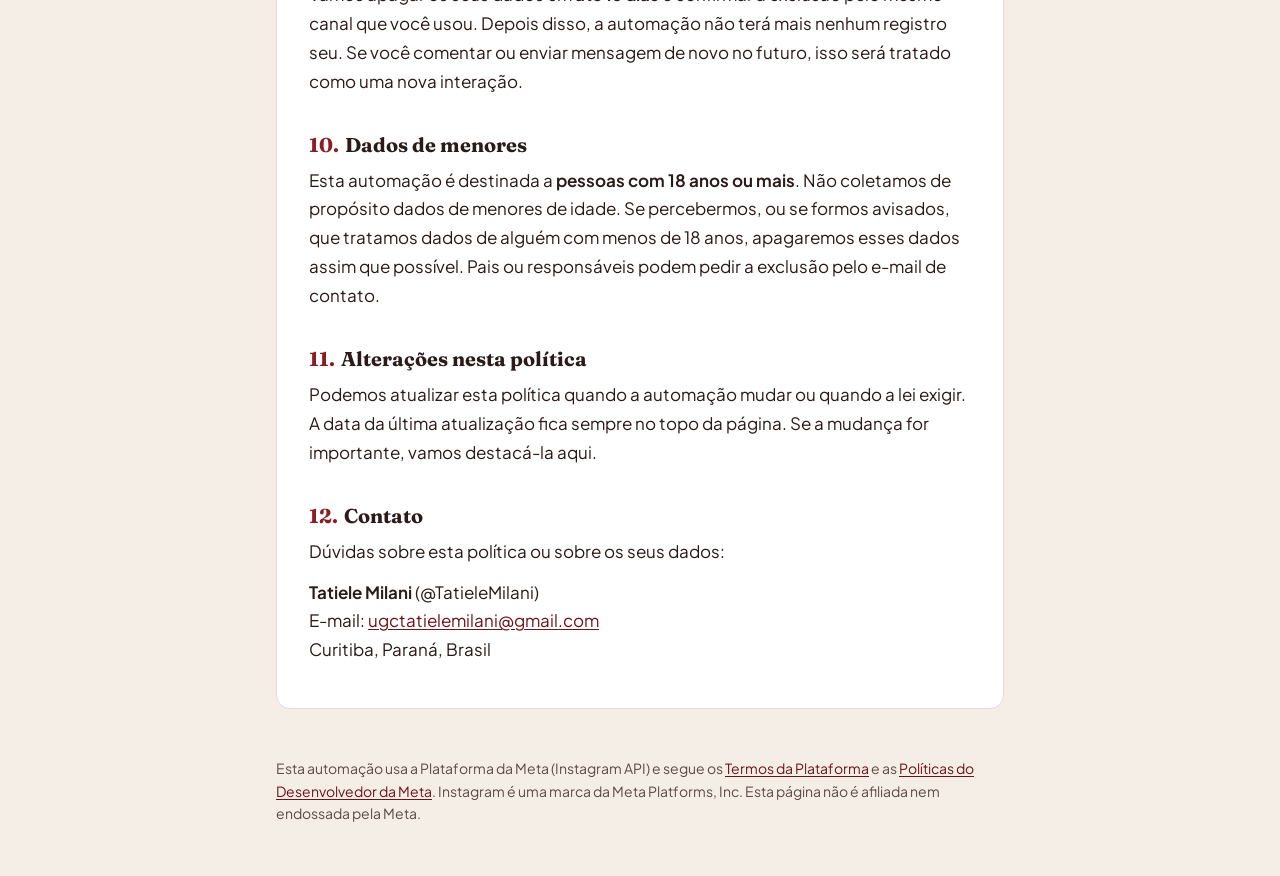
==== commit 783b151a: "Tira o pessego: itens selecionados em creme escuro Fundo dos itens ativos, etiquetas e avisos passam" ====
--- a/frontend/politica-de-privacidade/index.html
+++ b/frontend/politica-de-privacidade/index.html
@@ -14,7 +14,7 @@
     :root {
       --destaque: #8c1d24;
       --destaque-escuro: #6c141a;
-      --destaque-suave: #f1d6c4;
+      --destaque-suave: #ebe3d8;
       --fundo: #f4eee6;
       --superficie: #ffffff;
       --texto: #2a1a18;
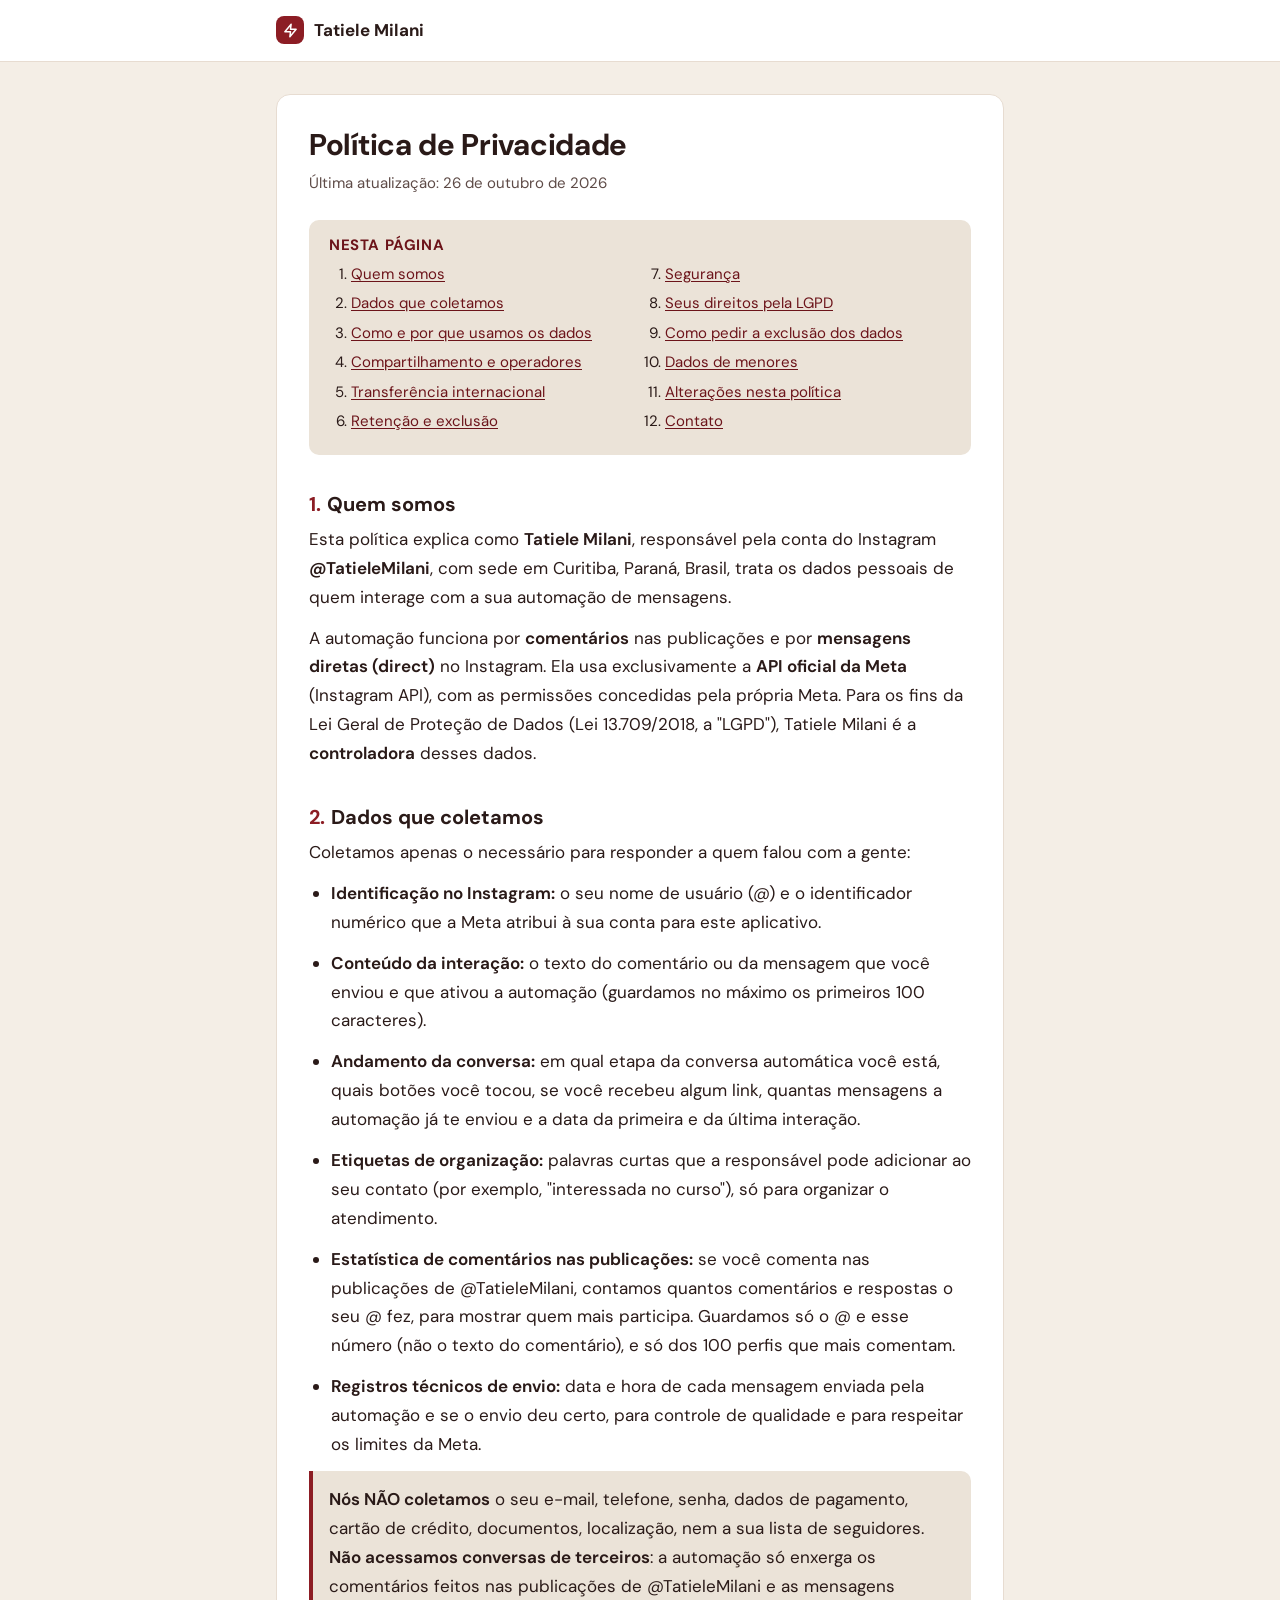
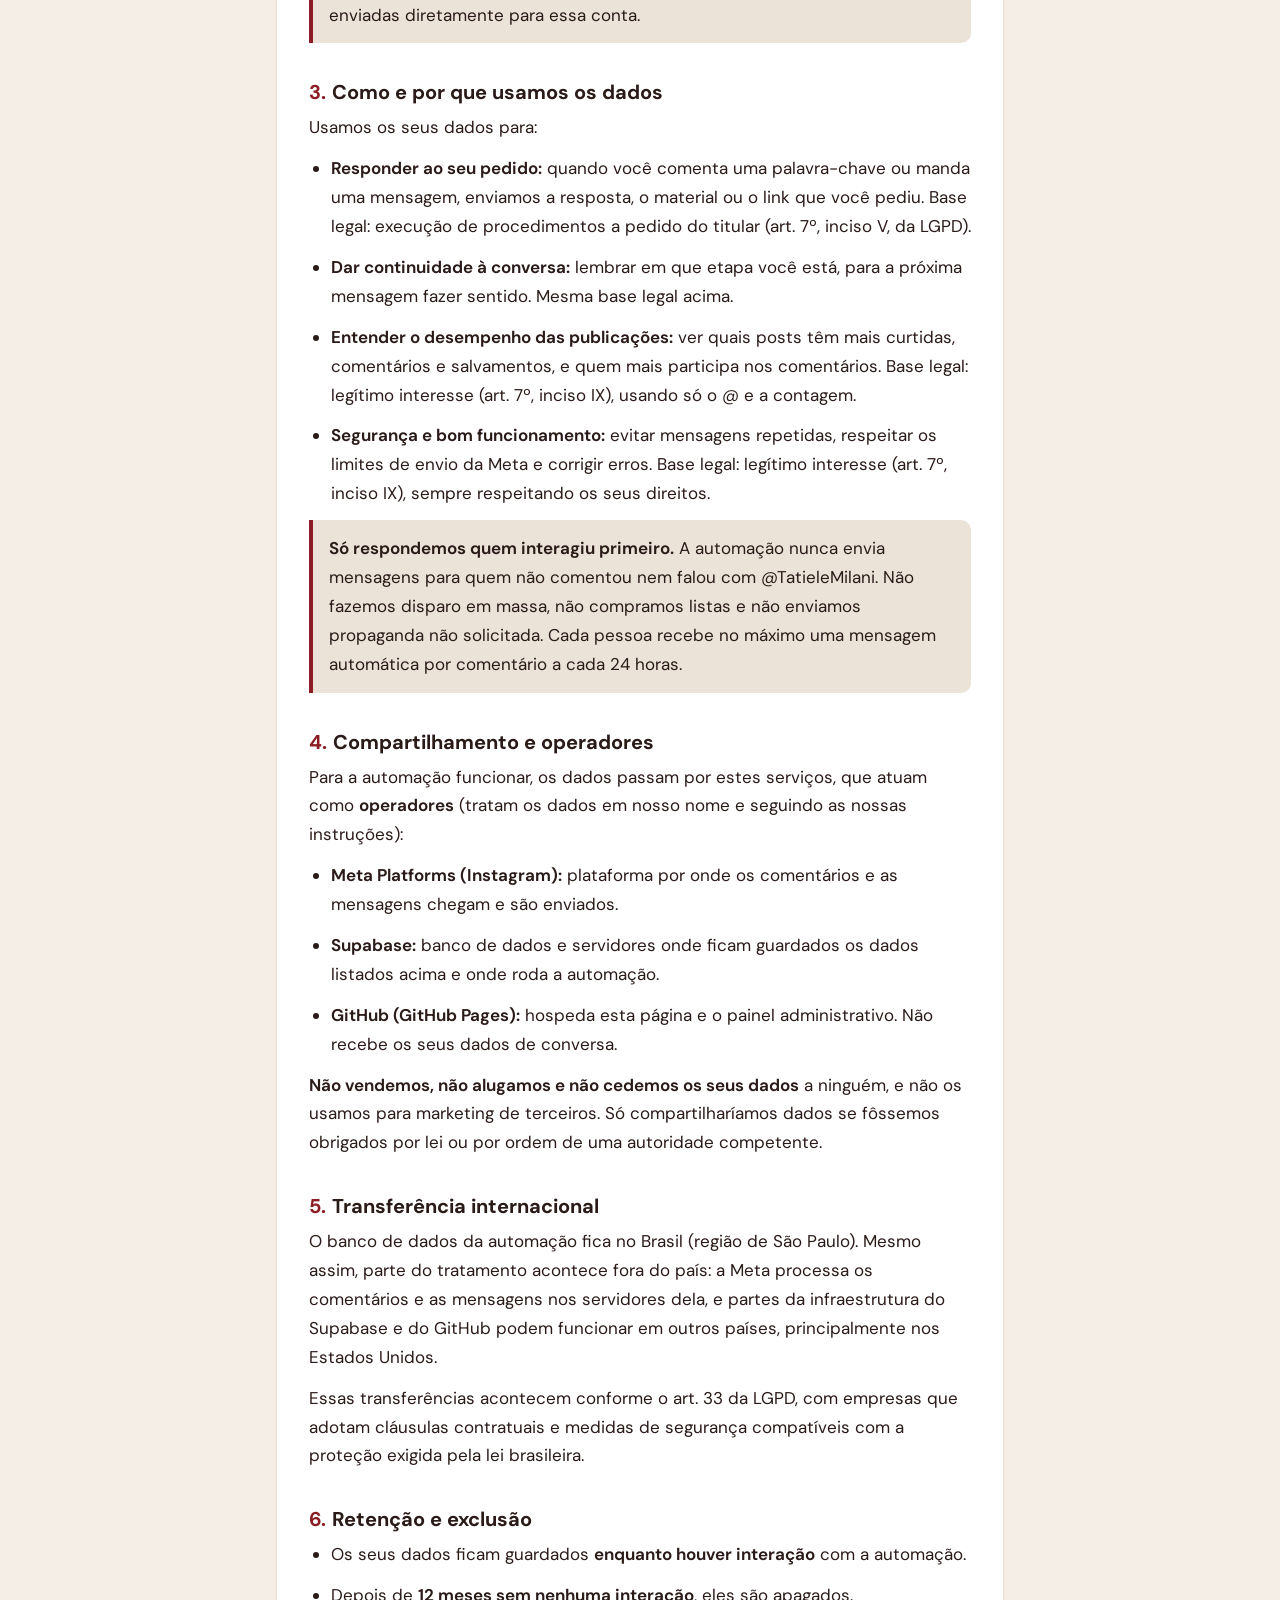
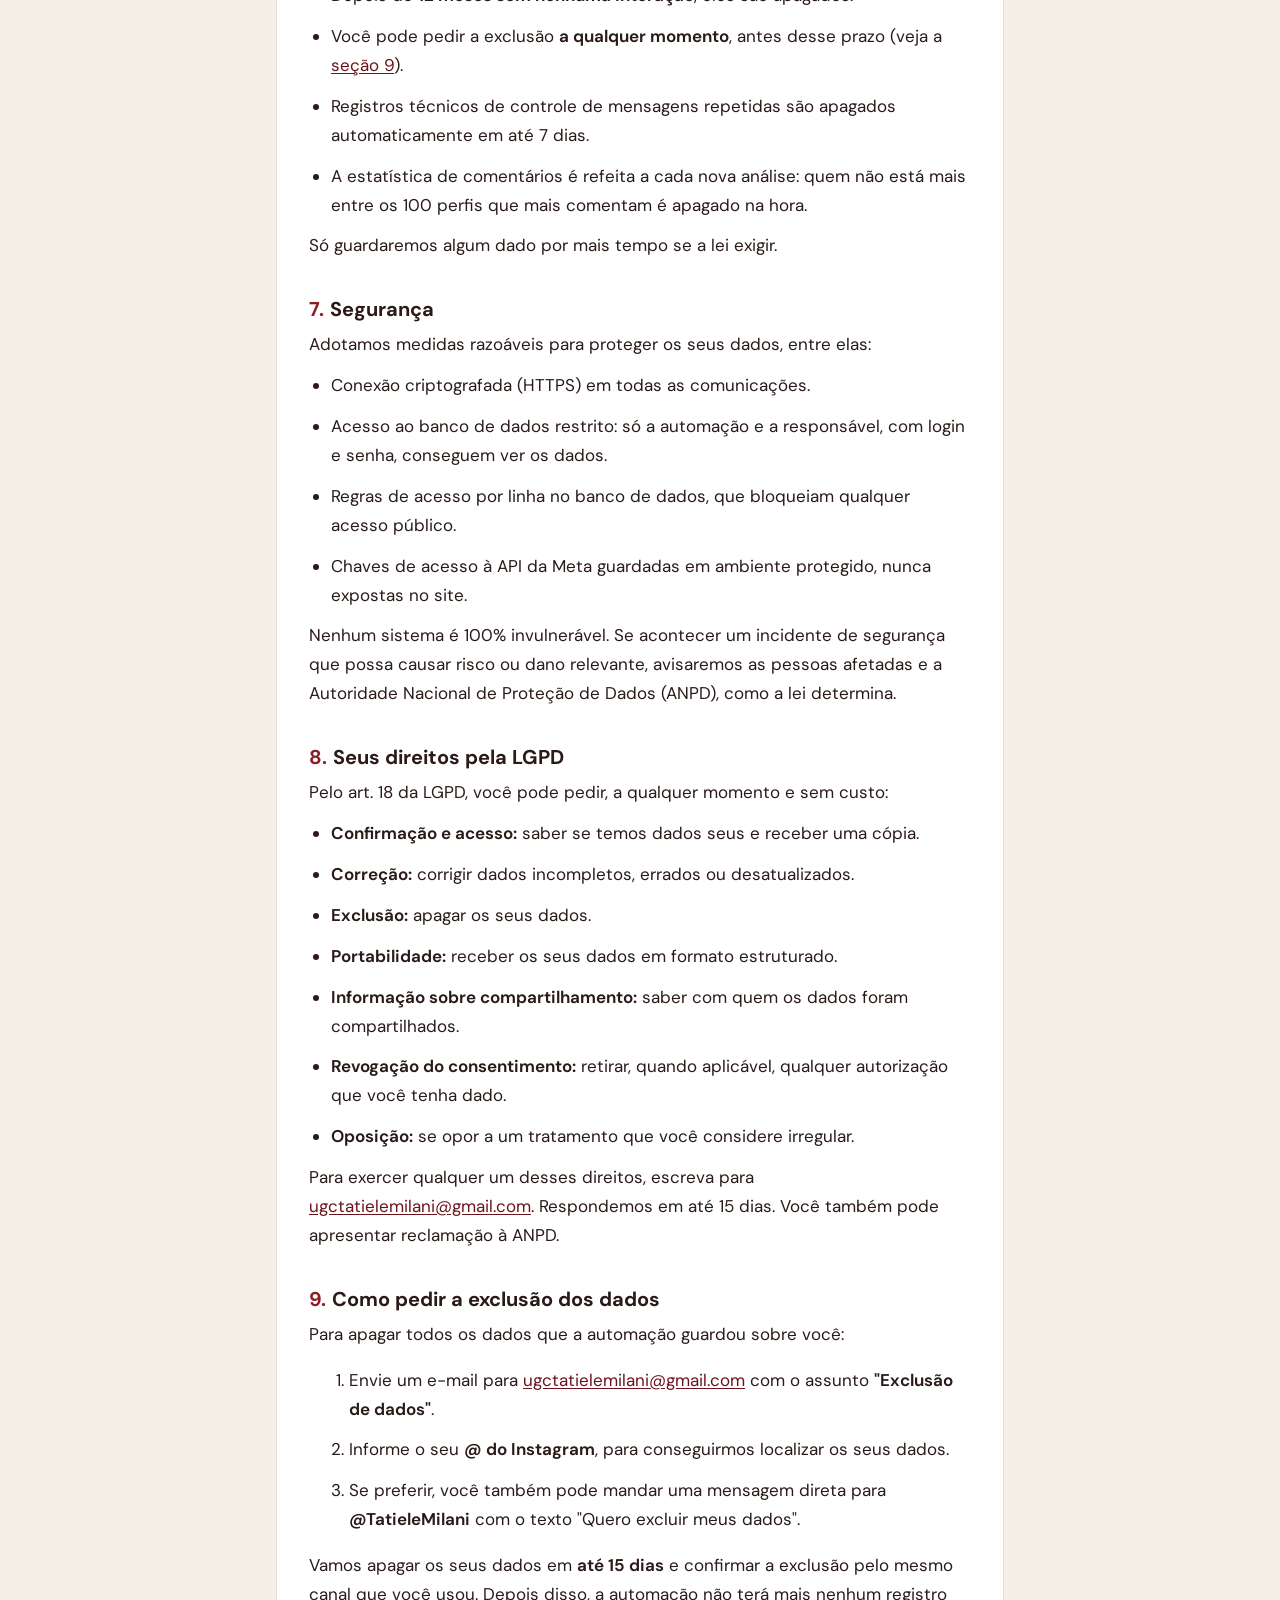
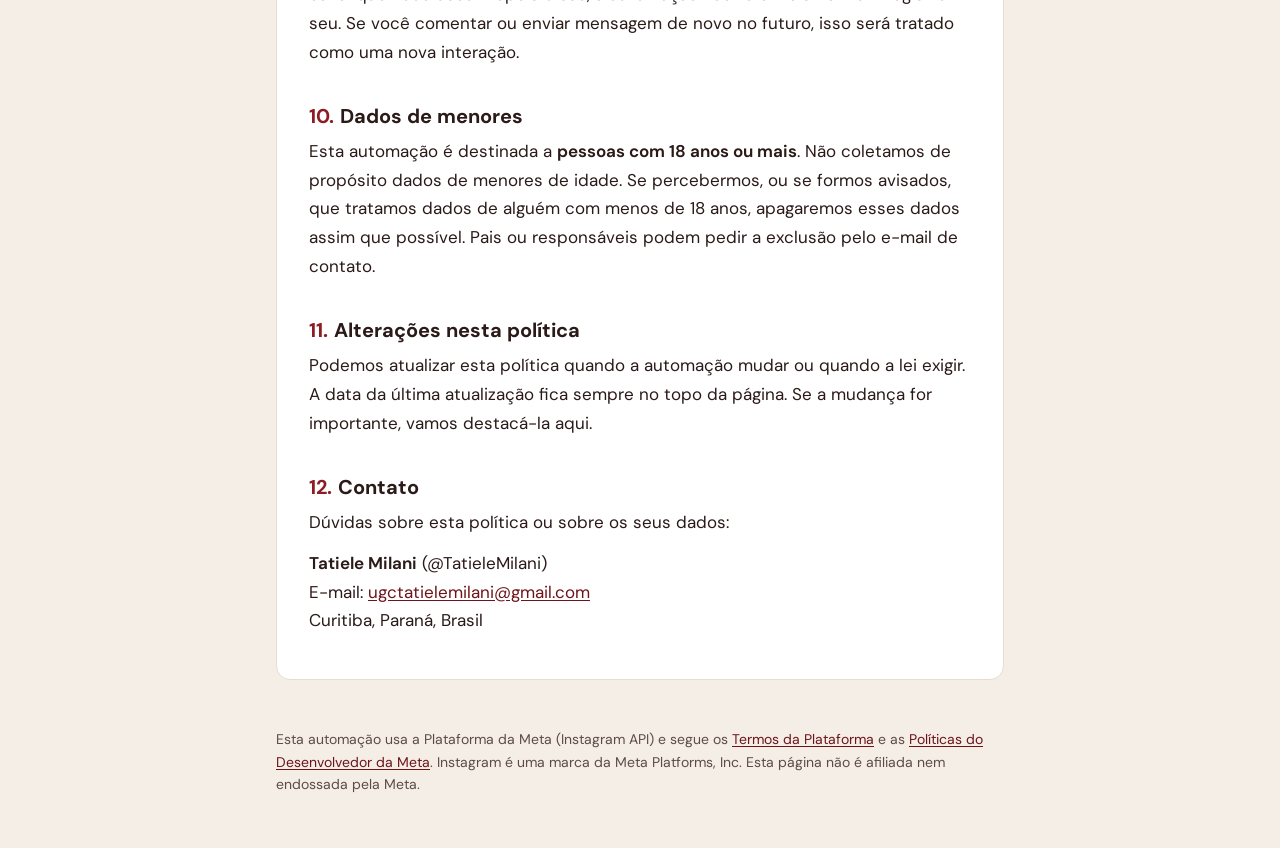
==== commit 1bb377db: "Lista de automacoes no estilo do print, fonte DM Sans e janela Midia Topo com contagem de automacoes" ====
--- a/frontend/politica-de-privacidade/index.html
+++ b/frontend/politica-de-privacidade/index.html
@@ -8,7 +8,7 @@
   <meta name="robots" content="index, follow">
   <link rel="preconnect" href="https://fonts.googleapis.com">
   <link rel="preconnect" href="https://fonts.gstatic.com" crossorigin>
-  <link href="https://fonts.googleapis.com/css2?family=Fraunces:opsz,wght@9..144,400..700&family=Plus+Jakarta+Sans:wght@400;500;600;700&display=swap" rel="stylesheet">
+  <link href="https://fonts.googleapis.com/css2?family=DM+Sans:opsz,wght@9..40,400..700&display=swap" rel="stylesheet">
   <style>
     /* Mesmas cores e fontes do portfólio (tatielemilani.com) e do painel */
     :root {
@@ -20,8 +20,8 @@
       --texto: #2a1a18;
       --texto-2: #5e4b47;
       --borda: #e7dcd1;
-      --fonte: "Plus Jakarta Sans", system-ui, -apple-system, "Segoe UI", Roboto, Arial, sans-serif;
-      --fonte-titulo: "Fraunces", Georgia, "Times New Roman", serif;
+      --fonte: "DM Sans", system-ui, -apple-system, "Segoe UI", Roboto, Arial, sans-serif;
+      --fonte-titulo: "DM Sans", system-ui, -apple-system, "Segoe UI", Roboto, Arial, sans-serif;
     }
     h1, h2, .topo-interno { font-family: var(--fonte-titulo); }
     * { box-sizing: border-box; }
